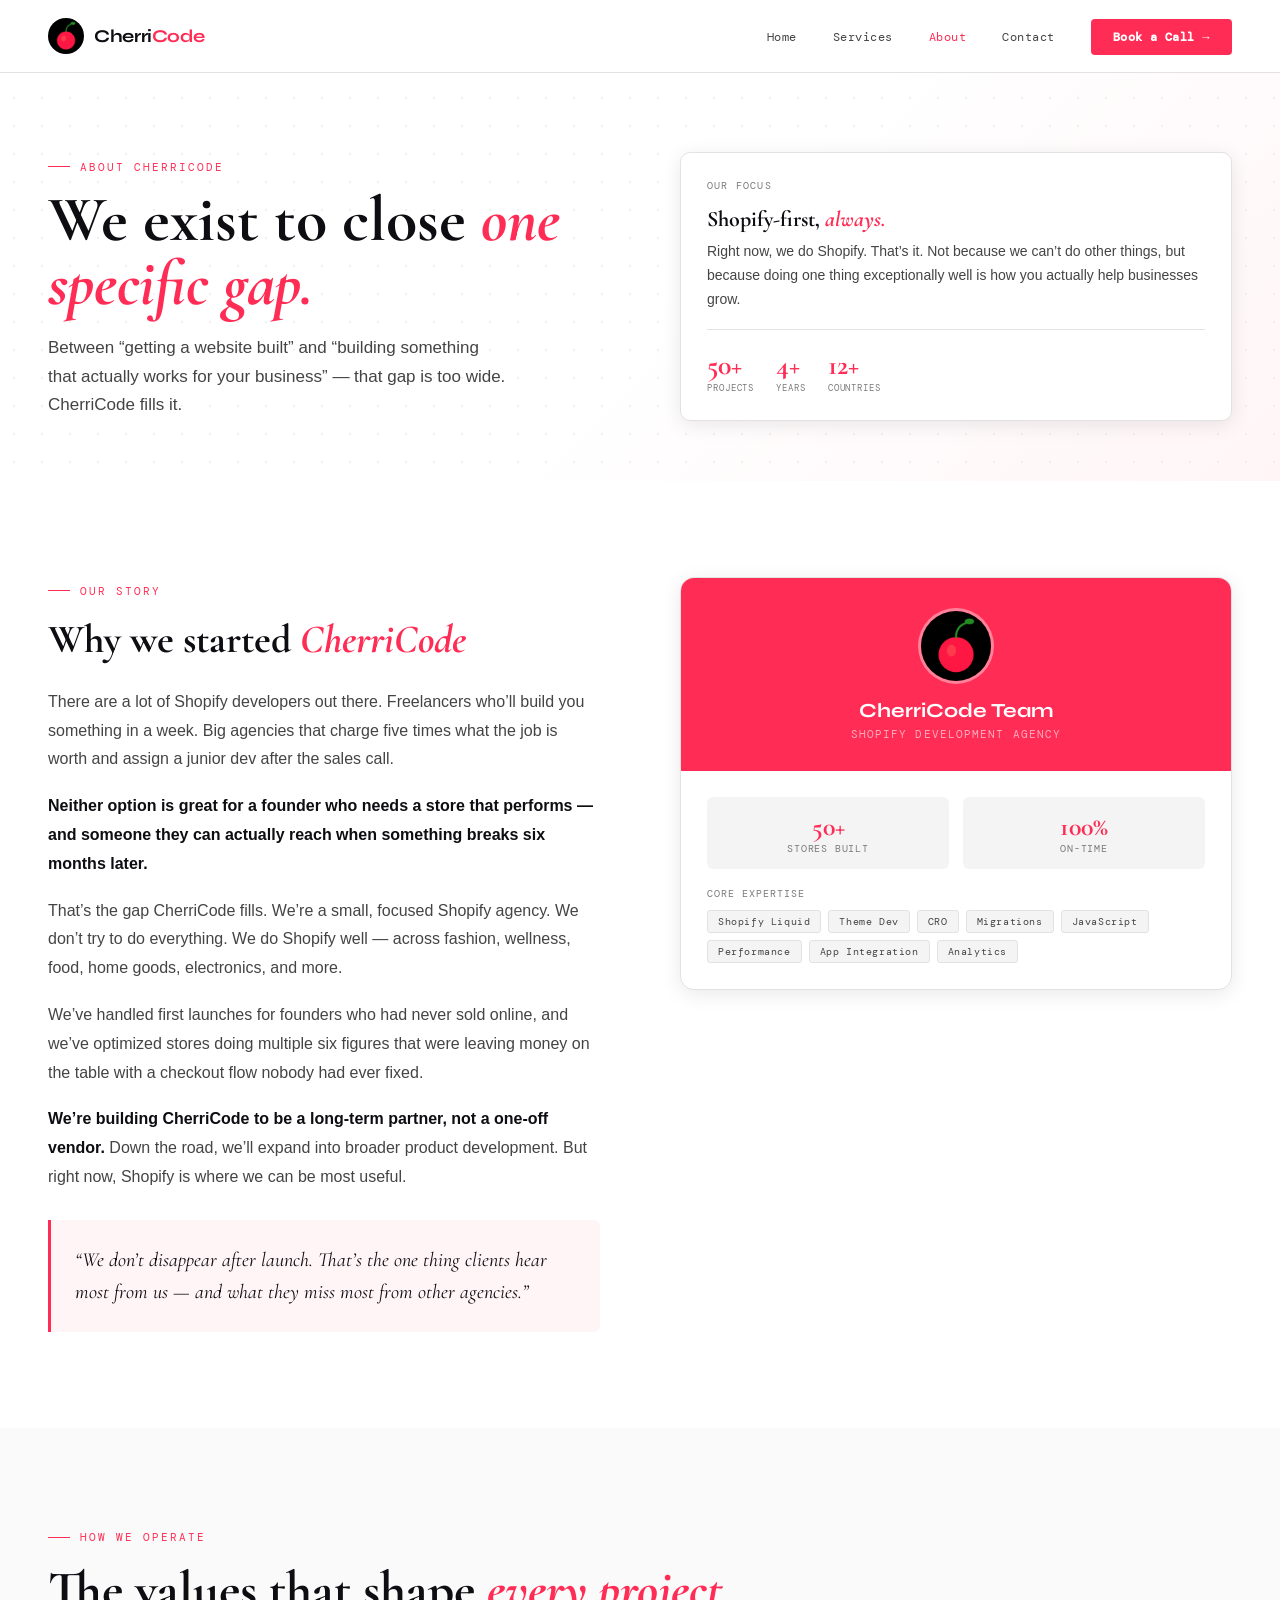
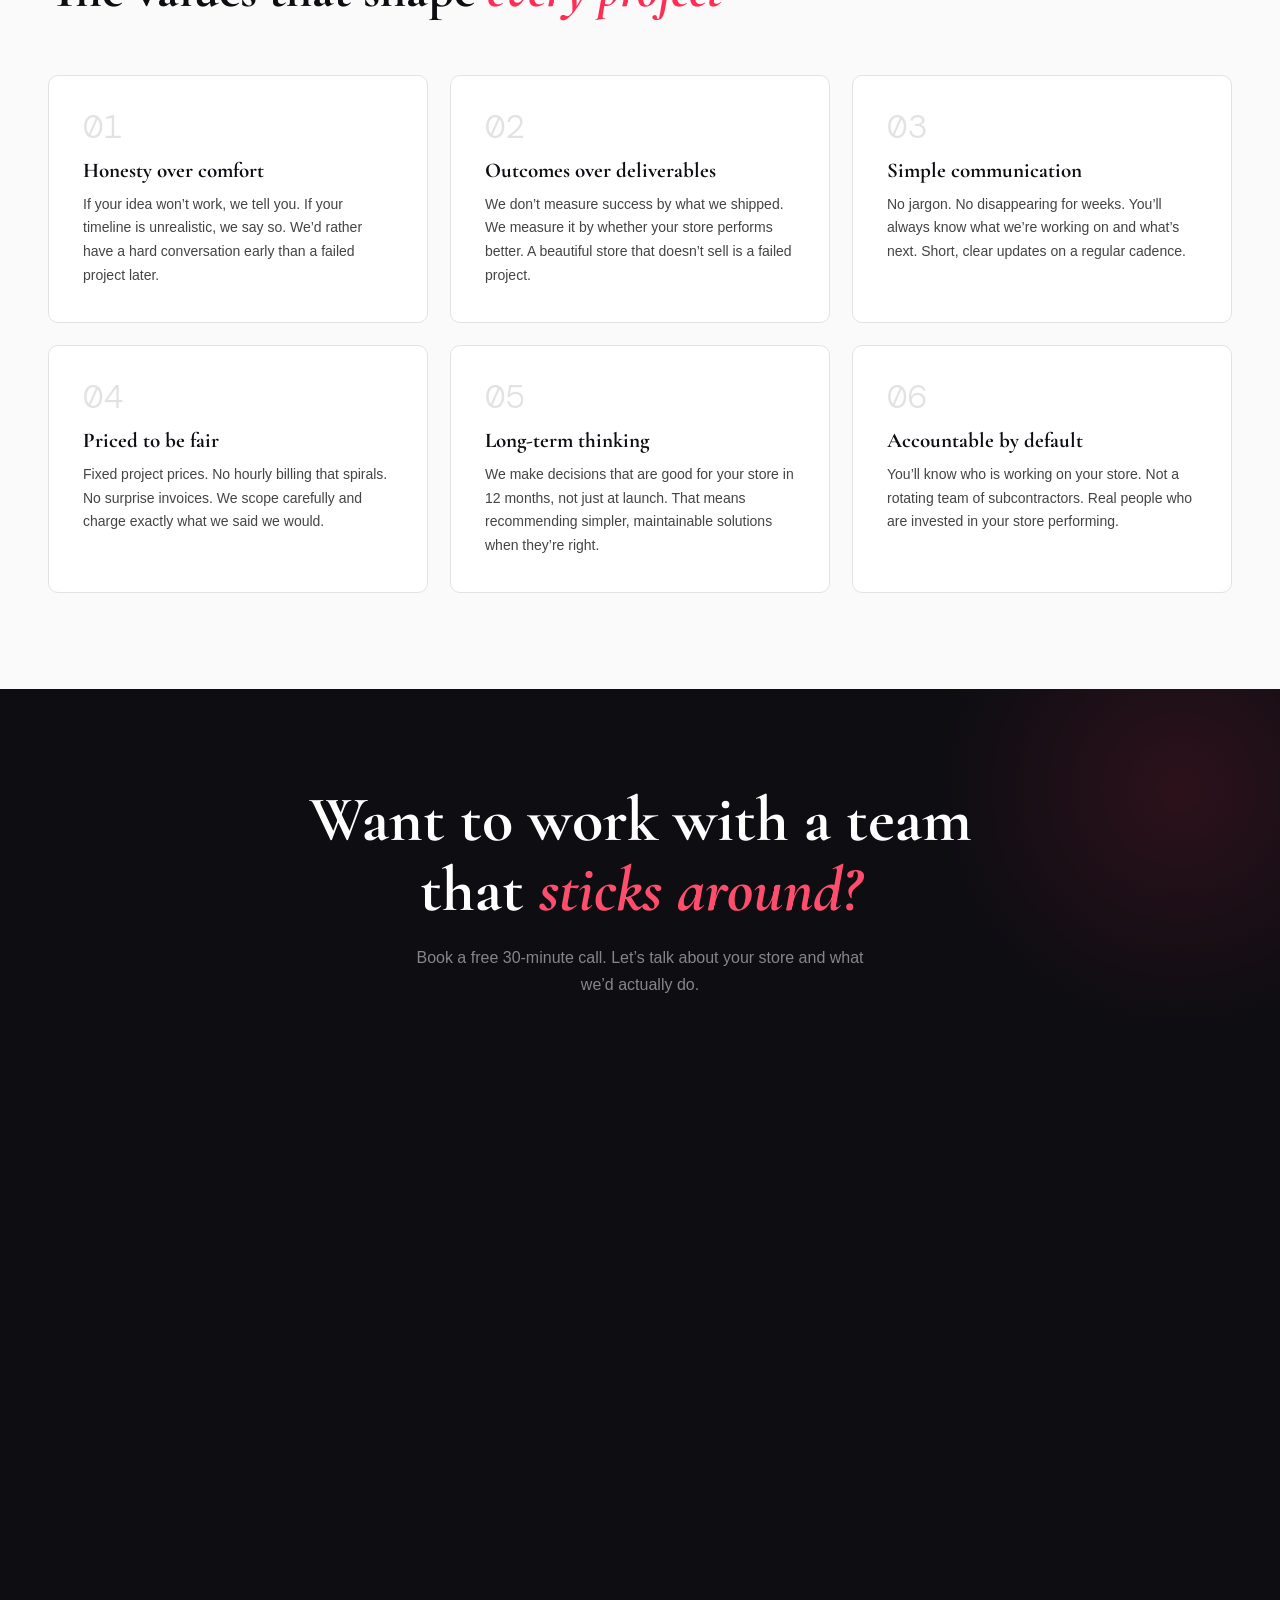
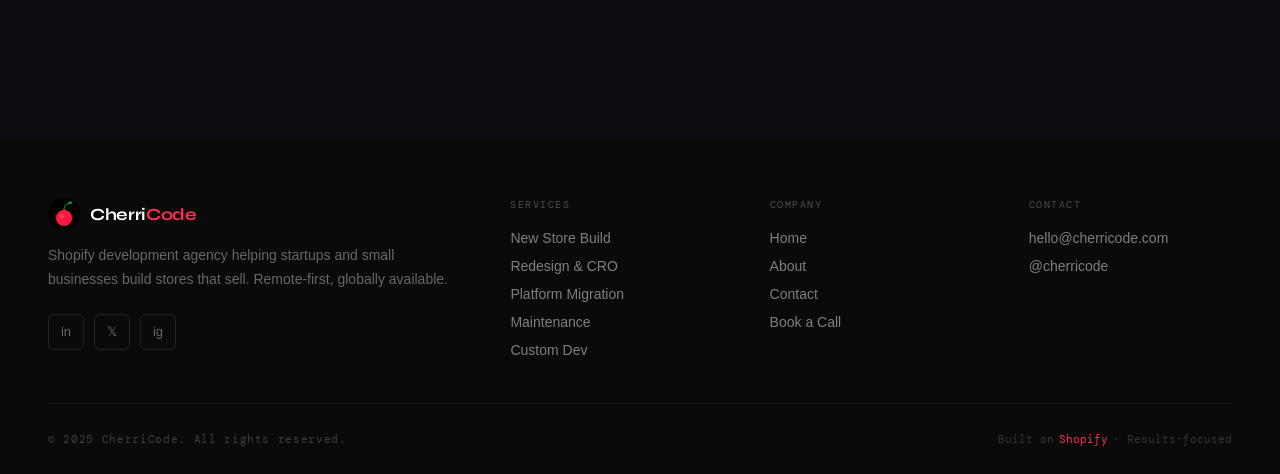
==== Cherricode_V2/about.html @ 0d6adc52 "first commit" ====
<!DOCTYPE html>
<html lang="en">
<head>
<meta charset="UTF-8">
<meta name="viewport" content="width=device-width, initial-scale=1.0">
<title>CherriCode — Shopify Development Agency</title>
<link href="https://fonts.googleapis.com/css2?family=Cormorant+Garamond:ital,wght@0,400;0,600;0,700;1,400;1,600&family=Syne:wght@400;500;600;700;800&family=DM+Mono:wght@300;400;500&display=swap" rel="stylesheet">
<link rel="stylesheet" href="style.css"/>
</head>
<body>

<div class="cursor" id="cursor"></div>
<div class="cursor-ring" id="cursorRing"></div>

<!-- NAV -->
<nav id="mainNav">
  <div class="nav-inner">
    <a class="nav-logo" href="index.html" onclick="showPage('home')">
      <img src="[data-uri]" alt="CherriCode logo">
      <span class="logo-wordmark">Cherri<span>Code</span></span>
    </a>
    <ul class="nav-links">
      <li><a href="index.html"  id="nav-home">Home</a></li>
      <li><a href="service.html"  id="nav-services">Services</a></li>
      <li><a href="about.html"  id="nav-about" class="active">About</a></li>
      <li><a href="contact.html"  id="nav-contact">Contact</a></li>
      <li><a href="contact.html"  class="nav-cta">Book a Call &rarr;</a></li>
    </ul>
  </div>
</nav>
<div class="page" id="page-about">
  <div class="page-hero">
    <div class="page-hero-bg"></div>
    <div class="page-hero-dots"></div>
    <div class="page-hero-inner">
      <div class="page-title-block">
        <div class="section-eyebrow an1" style="margin-bottom:14px;">About CherriCode</div>
        <h1 class="an2">We exist to close <em>one specific gap.</em></h1>
        <p class="an3">Between &ldquo;getting a website built&rdquo; and &ldquo;building something that actually works for your business&rdquo; &mdash; that gap is too wide. CherriCode fills it.</p>
      </div>
      <div class="an4" style="background:white;border:1px solid var(--ink-10);border-radius:10px;padding:26px;box-shadow:var(--shadow-md);">
        <div style="font-family:var(--mono);font-size:10px;color:var(--ink-40);letter-spacing:.12em;text-transform:uppercase;margin-bottom:14px;">Our Focus</div>
        <div style="font-family:var(--serif);font-size:22px;font-weight:700;color:var(--ink);margin-bottom:8px;">Shopify-first, <em style="color:var(--cherry)">always.</em></div>
        <div style="font-size:14px;color:var(--ink-60);line-height:1.7;">Right now, we do Shopify. That&rsquo;s it. Not because we can&rsquo;t do other things, but because doing one thing exceptionally well is how you actually help businesses grow.</div>
        <div style="margin-top:18px;padding-top:18px;border-top:1px solid var(--ink-10);display:flex;gap:22px;">
          <div><div style="font-family:var(--serif);font-size:28px;font-weight:700;color:var(--cherry);">50+</div><div style="font-family:var(--mono);font-size:9px;color:var(--ink-40);letter-spacing:.1em;text-transform:uppercase;">Projects</div></div>
          <div><div style="font-family:var(--serif);font-size:28px;font-weight:700;color:var(--cherry);">4+</div><div style="font-family:var(--mono);font-size:9px;color:var(--ink-40);letter-spacing:.1em;text-transform:uppercase;">Years</div></div>
          <div><div style="font-family:var(--serif);font-size:28px;font-weight:700;color:var(--cherry);">12+</div><div style="font-family:var(--mono);font-size:9px;color:var(--ink-40);letter-spacing:.1em;text-transform:uppercase;">Countries</div></div>
        </div>
      </div>
    </div>
  </div>

  <section style="background:white;padding:96px 0;">
    <div class="container">
      <div class="about-story">
        <div class="story-text fade-up">
          <div class="section-eyebrow">Our Story</div>
          <h2>Why we started <em>CherriCode</em></h2>
          <p>There are a lot of Shopify developers out there. Freelancers who&rsquo;ll build you something in a week. Big agencies that charge five times what the job is worth and assign a junior dev after the sales call.</p>
          <p><strong>Neither option is great for a founder who needs a store that performs &mdash; and someone they can actually reach when something breaks six months later.</strong></p>
          <p>That&rsquo;s the gap CherriCode fills. We&rsquo;re a small, focused Shopify agency. We don&rsquo;t try to do everything. We do Shopify well &mdash; across fashion, wellness, food, home goods, electronics, and more.</p>
          <p>We&rsquo;ve handled first launches for founders who had never sold online, and we&rsquo;ve optimized stores doing multiple six figures that were leaving money on the table with a checkout flow nobody had ever fixed.</p>
          <p><strong>We&rsquo;re building CherriCode to be a long-term partner, not a one-off vendor.</strong> Down the road, we&rsquo;ll expand into broader product development. But right now, Shopify is where we can be most useful.</p>
          <div style="margin-top:28px;padding:24px;background:var(--cherry-pale);border-left:3px solid var(--cherry);border-radius:0 6px 6px 0;">
            <p style="font-family:var(--serif);font-size:20px;font-style:italic;color:var(--ink);margin:0;line-height:1.6;">&ldquo;We don&rsquo;t disappear after launch. That&rsquo;s the one thing clients hear most from us &mdash; and what they miss most from other agencies.&rdquo;</p>
          </div>
        </div>
        <div class="story-visual fade-up">
          <div class="team-card">
            <div class="team-card-header">
              <div class="team-avatar-img"><img src="[data-uri]" alt="CherriCode"></div>
              <div class="team-name">CherriCode Team</div>
              <div class="team-role">SHOPIFY DEVELOPMENT AGENCY</div>
            </div>
            <div class="team-card-body">
              <div class="team-stat-row">
                <div class="team-stat"><div class="team-stat-num">50+</div><div class="team-stat-label">Stores Built</div></div>
                <div class="team-stat"><div class="team-stat-num">100%</div><div class="team-stat-label">On-Time</div></div>
              </div>
              <div style="font-family:var(--mono);font-size:10px;color:var(--ink-40);letter-spacing:.1em;text-transform:uppercase;margin-bottom:10px;">Core Expertise</div>
              <div class="skills-list">
                <span class="skill-tag">Shopify Liquid</span><span class="skill-tag">Theme Dev</span><span class="skill-tag">CRO</span><span class="skill-tag">Migrations</span><span class="skill-tag">JavaScript</span><span class="skill-tag">Performance</span><span class="skill-tag">App Integration</span><span class="skill-tag">Analytics</span>
              </div>
            </div>
          </div>
        </div>
      </div>
    </div>
  </section>

  <section style="background:var(--off-white);padding:96px 0;">
    <div class="container">
      <div class="section-eyebrow fade-up">How We Operate</div>
      <h2 class="section-title fade-up">The values that shape <em>every project</em></h2>
      <div class="values-grid fade-up">
        <div class="value-card"><div class="value-num">01</div><div class="value-title">Honesty over comfort</div><p class="value-desc">If your idea won&rsquo;t work, we tell you. If your timeline is unrealistic, we say so. We&rsquo;d rather have a hard conversation early than a failed project later.</p></div>
        <div class="value-card"><div class="value-num">02</div><div class="value-title">Outcomes over deliverables</div><p class="value-desc">We don&rsquo;t measure success by what we shipped. We measure it by whether your store performs better. A beautiful store that doesn&rsquo;t sell is a failed project.</p></div>
        <div class="value-card"><div class="value-num">03</div><div class="value-title">Simple communication</div><p class="value-desc">No jargon. No disappearing for weeks. You&rsquo;ll always know what we&rsquo;re working on and what&rsquo;s next. Short, clear updates on a regular cadence.</p></div>
        <div class="value-card"><div class="value-num">04</div><div class="value-title">Priced to be fair</div><p class="value-desc">Fixed project prices. No hourly billing that spirals. No surprise invoices. We scope carefully and charge exactly what we said we would.</p></div>
        <div class="value-card"><div class="value-num">05</div><div class="value-title">Long-term thinking</div><p class="value-desc">We make decisions that are good for your store in 12 months, not just at launch. That means recommending simpler, maintainable solutions when they&rsquo;re right.</p></div>
        <div class="value-card"><div class="value-num">06</div><div class="value-title">Accountable by default</div><p class="value-desc">You&rsquo;ll know who is working on your store. Not a rotating team of subcontractors. Real people who are invested in your store performing.</p></div>
      </div>
    </div>
  </section>

  <section class="cta-section"><div class="container"><div class="cta-inner">
    <h2 class="cta-title">Want to work with a team<br>that <em>sticks around?</em></h2>
    <p class="cta-sub">Book a free 30-minute call. Let&rsquo;s talk about your store and what we&rsquo;d actually do.</p>
    <!-- Calendly inline widget begin -->
    <div class="calendly-inline-widget" data-url="https://calendly.com/hellocherricode/30min?primary_color=ff2d55" style="min-width:320px;height:700px;"></div>
    <script type="text/javascript" src="https://assets.calendly.com/assets/external/widget.js" async></script>
    <!-- Calendly inline widget end -->
      </div></div></section>

  <footer>
    <div class="container">
      <div class="footer-grid">
        <div>
          <div style="display:flex;align-items:center;gap:10px;">
            <img src="[data-uri]" style="width:32px;height:32px;border-radius:50%;object-fit:cover;">
            <span class="logo-wordmark" style="color:white;font-size:17px;">Cherri<span>Code</span></span>
          </div>
          <p class="footer-desc">Shopify development agency helping startups and small businesses build stores that sell. Remote-first, globally available.</p>
          <div class="footer-social">
            <a class="social-btn" target="_blank" href="https://in.linkedin.com/company/cherricode">in</a>
            <a class="social-btn" target="_blank">&#120143;</a>
            <a class="social-btn" target="_blank" href="https://www.instagram.com/cherricode">ig</a>
          </div>
        </div>
        <div><div class="footer-col-title">Services</div><ul class="footer-links"><li><a href="service.html">New Store Build</a></li><li><a href="service.html">Redesign &amp; CRO</a></li><li><a href="service.html">Platform Migration</a></li><li><a href="service.html">Maintenance</a></li><li><a href="service.html">Custom Dev</a></li></ul></div>
        <div><div class="footer-col-title">Company</div><ul class="footer-links"><li><a href="index.html">Home</a></li><li><a href="about.html">About</a></li><li><a href="contact.html">Contact</a></li><li><a href="contact.html">Book a Call</a></li></ul></div>
        <div><div class="footer-col-title">Contact</div><ul class="footer-links"><li><a href="mailto:hello@cherricode.com">hello@cherricode.com</a></li><li><a>@cherricode</a></li></ul></div>
      </div>
      <div class="footer-bottom">
        <div class="footer-copy">&copy; 2025 CherriCode. All rights reserved.</div>
        <div class="footer-built">Built on <span>Shopify</span> &middot; Results-focused</div>
      </div>
    </div>
  </footer>
</div>

<script src="script.js"></script>
</body>
</html>
---- Cherricode_V2/style.css ----
*,*::before,*::after{box-sizing:border-box;margin:0;padding:0;}
html{scroll-behavior:smooth;}
:root{
  --cherry:#FF2D55;
  --cherry-dark:#D9003E;
  --cherry-bright:#FF4D6D;
  --cherry-soft:#FFE8ED;
  --cherry-pale:#FFF5F7;
  --green:#2D7D32;
  --green-soft:#E8F5E9;
  --white:#FFFFFF;
  --off-white:#FAFAFA;
  --cream:#F7F4F1;
  --ink:#0A0A0A;
  --ink-80:#1C1C1C;
  --ink-60:#444444;
  --ink-40:#7A7A7A;
  --ink-20:#ABABAB;
  --ink-10:#E2E2E2;
  --ink-05:#F4F4F4;
  --serif:"Cormorant Garamond",Georgia,serif;
  --sans:"Syne",system-ui,sans-serif;
  --mono:"DM Mono",monospace;
  --radius:4px;
  --shadow-sm:0 1px 4px rgba(0,0,0,0.06);
  --shadow-md:0 4px 20px rgba(0,0,0,0.09);
  --shadow-lg:0 20px 60px rgba(0,0,0,0.12);
  --transition:0.3s cubic-bezier(0.4,0,0.2,1);

  --red:#FF2D55;
  --red2:#FF6B84;
  --red-dim:rgba(255,45,85,0.10);
  --red-dim2:rgba(255,45,85,0.05);
  --white:#ffffff;
  --off:#FAFAFA;
  --ink:#0D0D12;
  --muted:#9090A0;
  --border:rgba(0,0,0,0.07);
  --border2:rgba(255,45,85,0.18);

}
body{font-family:var(--sans);background:var(--white);color:var(--ink);overflow-x:hidden;}

/* CURSOR */
/* .cursor{width:10px;height:10px;background:var(--cherry);border-radius:50%;position:fixed;top:0;left:0;pointer-events:none;z-index:10000;transform:translate(-50%,-50%);transition:width .2s,height .2s,background .2s;}
.cursor-ring{width:36px;height:36px;border:1.5px solid var(--cherry);border-radius:50%;position:fixed;top:0;left:0;pointer-events:none;z-index:9999;transform:translate(-50%,-50%);transition:width .25s,height .25s,opacity .2s;opacity:.4;}
.cursor.hover{width:6px;height:6px;background:var(--ink);}
.cursor-ring.hover{width:54px;height:54px;opacity:.15;border-color:var(--ink);} */

/* PAGES */
.page{min-height:100vh;}

/* NAV */
nav{position:fixed;top:0;left:0;right:0;z-index:1000;background:rgba(255,255,255,0.95);backdrop-filter:blur(20px);-webkit-backdrop-filter:blur(20px);border-bottom:1px solid var(--ink-10);transition:var(--transition);}
nav.scrolled{box-shadow:var(--shadow-sm);}
.nav-inner{max-width:1280px;margin:0 auto;padding:0 48px;height:72px;display:flex;align-items:center;justify-content:space-between;}
.nav-logo{display:flex;align-items:center;gap:10px;cursor:pointer;text-decoration:none;}
.nav-logo img{width:36px;height:36px;border-radius:50%;object-fit:cover;transition:transform var(--transition);}
.nav-logo:hover img{transform:scale(1.1) rotate(-5deg);}
.logo-wordmark{font-family:var(--sans);font-weight:700;font-size:18px;color:var(--ink);letter-spacing:-0.02em;}
.logo-wordmark span{color:var(--cherry);}
.nav-links{display:flex;align-items:center;gap:36px;list-style:none;}
.nav-links a{font-family:var(--mono);font-size:12px;color:var(--ink-60);text-decoration:none;letter-spacing:.04em;transition:color var(--transition); }
.nav-links a:hover,.nav-links a.active{color:var(--cherry);}
.nav-cta{background:var(--cherry)!important;color:white!important;padding:10px 22px!important;border-radius:var(--radius)!important;font-weight:600!important;transition:background var(--transition),transform var(--transition)!important;}
.nav-cta:hover{background:var(--cherry-dark)!important;transform:translateY(-1px);}

/* ANIMATIONS */
@keyframes fadeUp{from{opacity:0;transform:translateY(28px);}to{opacity:1;transform:translateY(0);}}
@keyframes fadeIn{from{opacity:0;}to{opacity:1;}}
@keyframes slideRight{from{width:0;}to{width:100%;}}
@keyframes floatCard{0%,100%{transform:translateY(0);}50%{transform:translateY(-10px);}}
@keyframes marquee{from{transform:translateX(0);}to{transform:translateX(-50%);}}
@keyframes pulse{0%,100%{opacity:1;}50%{opacity:0.3;}}
@keyframes spin{from{transform:rotate(0deg);}to{transform:rotate(360deg);}}
.fade-up{opacity:0;transform:translateY(28px);transition:opacity .7s ease,transform .7s ease;}
.fade-up.visible{opacity:1;transform:translateY(0);}

/* HERO */
.hero{padding-top:72px;min-height:100vh;background:var(--white);position:relative;overflow:hidden;display:flex;align-items:center;}
.hero-bg-dots{position:absolute;inset:0;background-image:radial-gradient(var(--ink-10) 1px,transparent 1px);background-size:32px 32px;opacity:.6;}
.hero-bg-glow{position:absolute;top:-100px;right:-150px;width:600px;height:600px;background:radial-gradient(ellipse,rgba(255,45,85,.07) 0%,transparent 68%);pointer-events:none;}
.hero-bg-glow2{position:absolute;bottom:-80px;left:-80px;width:420px;height:420px;background:radial-gradient(ellipse,rgba(255,45,85,.04) 0%,transparent 68%);pointer-events:none;}
.hero-inner{max-width:1280px;margin:0 auto;padding:80px 48px;width:100%;display:grid;grid-template-columns:1fr 1fr;gap:80px;align-items:center;position:relative;z-index:2;}
.hero-eyebrow{display:inline-flex;align-items:center;gap:8px;font-family:var(--mono);font-size:11px;color:var(--cherry);letter-spacing:.18em;text-transform:uppercase;margin-bottom:24px;animation:fadeUp .8s ease .1s both;}
.eyebrow-dot{width:6px;height:6px;background:var(--cherry);border-radius:50%;animation:pulse 2s infinite;}
.hero-headline{font-family:var(--serif);font-size:clamp(50px,5.5vw,78px);font-weight:700;line-height:1.0;color:var(--ink);margin-bottom:24px;animation:fadeUp .8s ease .2s both;}
.hero-headline em{color:var(--cherry);font-style:italic;}
.hero-headline .u-word{position:relative;display:inline-block;}
.hero-headline .u-word::after{content:"";position:absolute;bottom:2px;left:0;right:0;height:3px;background:var(--cherry);animation:slideRight 1s ease .9s both;}
.hero-sub{font-size:17px;color:var(--ink-60);line-height:1.75;max-width:460px;margin-bottom:40px;font-weight:400;animation:fadeUp .8s ease .35s both;}
.hero-actions{display:flex;align-items:center;gap:18px;animation:fadeUp .8s ease .45s both;flex-wrap:wrap;}
.btn-primary{display:inline-flex;align-items:center;gap:10px;background:var(--cherry);color:white;padding:15px 30px;border-radius:var(--radius);font-family:var(--sans);font-size:14px;font-weight:600;text-decoration:none;border:none; transition:background var(--transition),transform var(--transition),box-shadow var(--transition);letter-spacing:.01em;}
.btn-primary:hover{background:var(--cherry-dark);transform:translateY(-2px);box-shadow:0 8px 28px rgba(255,45,85,.3);}
.btn-primary .arr{transition:transform var(--transition);}
.btn-primary:hover .arr{transform:translateX(4px);}
.btn-secondary{display:inline-flex;align-items:center;gap:8px;color:var(--ink-60);font-family:var(--mono);font-size:12px;text-decoration:none; letter-spacing:.06em;transition:color var(--transition);}
.btn-secondary:hover{color:var(--cherry);}
.hero-stats{display:flex;gap:36px;margin-top:52px;padding-top:36px;border-top:1px solid var(--ink-10);animation:fadeUp .8s ease .55s both;}
.stat-num{font-family:var(--serif);font-size:38px;font-weight:700;color:var(--ink);line-height:1;margin-bottom:4px;}
.stat-num span{color:var(--cherry);}
.stat-label{font-family:var(--mono);font-size:10px;color:var(--ink-40);letter-spacing:.1em;text-transform:uppercase;}

/* HERO CARD */
.hero-right{animation:fadeIn 1s ease .4s both;position:relative;}
.hero-card{background:white;border:1px solid var(--ink-10);border-radius:14px;box-shadow:var(--shadow-lg);padding:32px;position:relative;overflow:hidden;animation:floatCard 6s ease-in-out infinite;}
.hero-card::before{content:"";position:absolute;top:0;left:0;right:0;height:4px;background:linear-gradient(90deg,var(--cherry),var(--cherry-bright));}
.card-header{display:flex;align-items:center;gap:12px;margin-bottom:24px;}
.card-dots{display:flex;gap:6px;}
.card-dot{width:10px;height:10px;border-radius:50%;}
.card-dot:nth-child(1){background:#FF5F57;}
.card-dot:nth-child(2){background:#FEBC2E;}
.card-dot:nth-child(3){background:#28C840;}
.card-title{font-family:var(--mono);font-size:11px;color:var(--ink-40);letter-spacing:.08em;flex:1;text-align:center;}
.card-metric-row{display:grid;grid-template-columns:1fr 1fr;gap:14px;margin-bottom:20px;}
.card-metric{background:var(--ink-05);border-radius:8px;padding:14px;border:1px solid var(--ink-10);}
.card-metric-val{font-family:var(--serif);font-size:26px;font-weight:700;color:var(--ink);margin-bottom:2px;}
.card-metric-val.pos{color:#16A34A;}
.card-metric-label{font-family:var(--mono);font-size:9px;color:var(--ink-40);letter-spacing:.08em;text-transform:uppercase;}
.card-chart{background:var(--ink-05);border-radius:8px;padding:14px;margin-bottom:18px;height:76px;display:flex;align-items:flex-end;gap:5px;border:1px solid var(--ink-10);}
.bar{flex:1;background:var(--ink-10);border-radius:3px 3px 0 0;}
.bar.active{background:var(--cherry);}
.card-row{display:flex;align-items:center;justify-content:space-between;padding:9px 0;border-bottom:1px solid var(--ink-05);}
.card-row:last-child{border-bottom:none;}
.card-row-label{font-family:var(--mono);font-size:11px;color:var(--ink-60);}
.card-row-val{font-family:var(--sans);font-size:13px;font-weight:600;color:var(--ink);}
.card-row-val.up{color:#16A34A;}
.card-row-val.cherry{color:var(--cherry);}
.badge-live{position:absolute;top:18px;right:18px;background:#DCFCE7;color:#16A34A;font-family:var(--mono);font-size:10px;font-weight:500;padding:4px 10px;border-radius:20px;display:flex;align-items:center;gap:5px;}
.badge-live::before{content:"";width:6px;height:6px;background:#16A34A;border-radius:50%;animation:pulse 1.5s infinite;}
.shopify_hero{
  height: 60px;
  position: absolute;
  bottom: -30px;
  right: 2px;
  animation: floatCard 6s ease-in-out infinite;
}

/* MARQUEE */
.marquee-strip{background:var(--ink);padding:13px 0;overflow:hidden;}
.marquee-track{display:flex;animation:marquee 30s linear infinite;white-space:nowrap;}
.marquee-item{display:flex;align-items:center;gap:18px;padding:0 30px;font-family:var(--mono);font-size:11px;color:rgba(255,255,255,.45);letter-spacing:.12em;text-transform:uppercase;flex-shrink:0;}
.marquee-sep{color:var(--cherry);font-size:14px;}

/* SECTIONS */
section{padding:96px 0;}
.container{max-width:1280px !important;margin:0 auto;padding:0 48px;}
.section-eyebrow{display:inline-flex;align-items:center;gap:10px;font-family:var(--mono);font-size:11px;color:var(--cherry);letter-spacing:.18em;text-transform:uppercase;margin-bottom:18px;}
.section-eyebrow::before{content:"";width:22px;height:1px;background:var(--cherry);}
.section-title{font-family:var(--serif);font-size:clamp(36px,4vw,56px);font-weight:700;color:var(--ink);line-height:1.1;margin-bottom:18px;}
.section-title em{color:var(--cherry);font-style:italic;}
.section-sub{font-size:16px;color:var(--ink-60);line-height:1.75;max-width:540px;}

/* SERVICES GRID */
.services-grid{display:grid;grid-template-columns:repeat(3,1fr);gap:2px;background:var(--ink-10);margin-top:56px;border:1px solid var(--ink-10);border-radius:10px;overflow:hidden;}
.service-card{background:white;padding:42px 34px; transition:background var(--transition);}
.service-card:hover{background:var(--cherry-pale);}
.service-card:hover .service-num{color:var(--cherry);}
.service-num{font-family:var(--mono);font-size:11px;color:var(--ink-20);letter-spacing:.15em;margin-bottom:22px;transition:color var(--transition);}
.service-icon{width:42px;height:42px;margin-bottom:18px;color:var(--cherry);}
.service-icon svg{width:100%;height:100%;}
.service-name{font-family:var(--serif);font-size:23px;font-weight:700;color:var(--ink);margin-bottom:10px;line-height:1.2;}
.service-desc{font-size:14px;color:var(--ink-60);line-height:1.7;margin-bottom:22px;}
.service-link{font-family:var(--mono);font-size:11px;color:var(--cherry);text-decoration:none;letter-spacing:.08em;display:flex;align-items:center;gap:6px;transition:gap var(--transition); }
.service-link:hover{gap:12px;}

/* PROCESS */
.process-section{background:var(--ink);}
.process-section .section-title{color:white;}
.process-section .section-sub{color:rgba(255,255,255,.5);}
.process-section .section-eyebrow{color:rgba(255,77,109,.9);}
.process-section .section-eyebrow::before{background:rgba(255,77,109,.9);}
.process-steps{display:grid;grid-template-columns:repeat(4,1fr);gap:0;margin-top:60px;position:relative;}
.process-steps::before{content:"";position:absolute;top:27px;left:60px;right:60px;height:1px;background:linear-gradient(90deg,transparent,rgba(255,45,85,.4) 20%,rgba(255,45,85,.4) 80%,transparent);}
.process-step{padding:0 22px;text-align:center;}
.step-circle{width:54px;height:54px;border:2px solid var(--cherry);border-radius:50%;display:flex;align-items:center;justify-content:center;margin:0 auto 26px;background:var(--ink);position:relative;z-index:2;font-family:var(--mono);font-size:13px;font-weight:500;color:var(--cherry);transition:background var(--transition),color var(--transition);}
.process-step:hover .step-circle{background:var(--cherry);color:white;}
.step-title{font-family:var(--serif);font-size:21px;font-weight:600;color:white;margin-bottom:10px;}
.step-desc{font-size:14px;color:rgba(255,255,255,.4);line-height:1.7;}

/* WHY */
.why-grid{display:grid;grid-template-columns:1fr 1fr;gap:80px;align-items:center;}
.why-item{padding:26px 30px;background:white;border:1px solid var(--ink-10);border-radius:8px;margin-bottom:12px; transition:border-color var(--transition),box-shadow var(--transition),transform var(--transition);}
.why-item:hover{border-color:var(--cherry);box-shadow:var(--shadow-md);transform:translateX(5px);}
.why-item-header{display:flex;align-items:center;gap:14px;margin-bottom:8px;}
.why-icon{width:36px;height:36px;background:var(--cherry-soft);border-radius:8px;display:flex;align-items:center;justify-content:center;color:var(--cherry);font-size:16px;flex-shrink:0;}
.why-title{font-family:var(--serif);font-size:19px;font-weight:700;color:var(--ink);}
.why-desc{font-size:14px;color:var(--ink-60);line-height:1.7;padding-left:50px;}

/* RESULTS */
.results-section{background:var(--cherry-pale);}
.results-grid{display:grid;grid-template-columns:repeat(4,1fr);gap:2px;background:rgba(255,45,85,.12);border-radius:10px;overflow:hidden;margin-top:56px;}
.result-block{background:white;padding:42px 30px;text-align:center;}
.result-num{font-family:var(--serif);font-size:58px;font-weight:700;color:var(--cherry);line-height:1;margin-bottom:8px;}
.result-label{font-family:var(--mono);font-size:11px;color:var(--ink-40);letter-spacing:.1em;text-transform:uppercase;margin-bottom:10px;}
.result-desc{font-size:13px;color:var(--ink-60);line-height:1.6;}

/* CTA */
.cta-section{background:var(--ink);padding:96px 0;padding-bottom:0px;position:relative;overflow:hidden;}
.cta-section::before{content:"";position:absolute;top:-150px;right:-150px;width:500px;height:500px;background:radial-gradient(ellipse,rgba(255,45,85,.13) 0%,transparent 70%);}
.cta-inner{text-align:center;position:relative;z-index:2;}
.cta-title{font-family:var(--serif);font-size:clamp(40px,5vw,70px);font-weight:700;color:white;line-height:1.1;margin-bottom:18px;}
.cta-title em{color:var(--cherry-bright);font-style:italic;}
.cta-sub{font-size:16px;color:rgba(255,255,255,.5);margin-bottom:40px;max-width:460px;margin-left:auto;margin-right:auto;line-height:1.7;}
.cta-buttons{display:flex;gap:14px;justify-content:center;flex-wrap:wrap;}
.btn-ghost{display:inline-flex;align-items:center;gap:8px;border:1px solid rgba(255,255,255,.18);color:rgba(255,255,255,.65);padding:15px 30px;border-radius:var(--radius);font-family:var(--mono);font-size:12px;text-decoration:none; transition:border-color var(--transition),color var(--transition);letter-spacing:.06em;}
.btn-ghost:hover{border-color:rgba(255,255,255,.5);color:white;}

/* FOOTER */
footer{background:#0A0A0A;padding:60px 0 28px;}
.footer-grid{display:grid;grid-template-columns:2fr 1fr 1fr 1fr;gap:56px;padding-bottom:44px;border-bottom:1px solid rgba(255,255,255,.07);margin-bottom:28px;}
.footer-desc{font-size:14px;color:rgba(255,255,255,.38);line-height:1.7;margin:14px 0 22px;}
.footer-social{display:flex;gap:10px;}
.social-btn{width:36px;height:36px;border:1px solid rgba(255,255,255,.1);border-radius:6px;display:flex;align-items:center;justify-content:center;color:rgba(255,255,255,.38);font-size:13px; transition:border-color var(--transition),color var(--transition);text-decoration:none;}
.social-btn:hover{border-color:var(--cherry);color:var(--cherry);}
.footer-col-title{font-family:var(--mono);font-size:10px;color:rgba(255,255,255,.28);letter-spacing:.15em;text-transform:uppercase;margin-bottom:18px;}
.footer-links{list-style:none;display:flex;flex-direction:column;gap:10px;}
.footer-links a{font-size:14px;color:rgba(255,255,255,.48);text-decoration:none; transition:color var(--transition);}
.footer-links a:hover{color:white;}
.footer-bottom{display:flex;justify-content:space-between;align-items:center;}
.footer-copy{font-family:var(--mono);font-size:11px;color:rgba(255,255,255,.22);letter-spacing:.06em;}
.footer-built{font-family:var(--mono);font-size:11px;color:rgba(255,255,255,.18);display:flex;align-items:center;gap:5px;}
.footer-built span{color:var(--cherry);}

/* PAGE HERO */
.page-hero{padding-top:72px;background:var(--white);position:relative;overflow:hidden;}
.page-hero-inner{max-width:1280px;margin:0 auto;padding:80px 48px 60px;display:grid;grid-template-columns:1fr 1fr;gap:80px;align-items:center;position:relative;z-index:2;}
.page-hero-bg{position:absolute;inset:0;background:linear-gradient(135deg,var(--white) 55%,var(--cherry-pale));}
.page-hero-dots{position:absolute;inset:0;background-image:radial-gradient(var(--ink-10) 1px,transparent 1px);background-size:28px 28px;opacity:.5;}
.page-title-block h1{font-family:var(--serif);font-size:clamp(42px,5vw,68px);font-weight:700;color:var(--ink);line-height:1.0;margin-bottom:18px;}
.page-title-block h1 em{color:var(--cherry);font-style:italic;}
.page-title-block p{font-size:17px;color:var(--ink-60);line-height:1.7;max-width:460px;}
.mini-card{background:white;border:1px solid var(--ink-10);border-radius:8px;padding:18px 22px;display:flex;align-items:center;gap:14px;box-shadow:var(--shadow-sm);transition:box-shadow var(--transition),transform var(--transition);margin-bottom:12px;}
.mini-card:hover{box-shadow:var(--shadow-md);transform:translateX(-4px);}
.mini-card-icon{width:38px;height:38px;background:var(--cherry-soft);border-radius:8px;display:flex;align-items:center;justify-content:center;color:var(--cherry);font-size:17px;flex-shrink:0;}
.mini-card-text strong{display:block;font-family:var(--sans);font-size:14px;font-weight:600;color:var(--ink);margin-bottom:2px;}
.mini-card-text span{font-family:var(--mono);font-size:11px;color:var(--ink-40);}

/* SERVICE DETAIL */
.service-detail-grid{display:flex;flex-direction:column;gap:2px;background:var(--ink-10);border-radius:10px;overflow:hidden;margin-top:40px;}
.service-detail{background:white;display:grid;grid-template-columns:1fr 1fr;overflow:hidden;}
.service-detail:nth-child(even){direction:rtl;}
.service-detail:nth-child(even)>*{direction:ltr;}
.service-detail-content{padding:52px;}
.service-detail-visual{background:var(--ink-05);padding:44px;display:flex;align-items:center;justify-content:center;border-left:1px solid var(--ink-10);}
.service-detail:nth-child(even) .service-detail-visual{border-left:none;border-right:1px solid var(--ink-10);}
.service-badge{display:inline-flex;font-family:var(--mono);font-size:10px;color:var(--cherry);letter-spacing:.15em;text-transform:uppercase;background:var(--cherry-soft);padding:5px 12px;border-radius:20px;margin-bottom:18px;}
.service-detail-title{font-family:var(--serif);font-size:30px;font-weight:700;color:var(--ink);line-height:1.15;margin-bottom:14px;}
.service-detail-desc{font-size:15px;color:var(--ink-60);line-height:1.7;margin-bottom:24px;}
.included-list{list-style:none;display:flex;flex-direction:column;gap:8px;}
.included-list li{display:flex;align-items:flex-start;gap:10px;font-size:14px;color:var(--ink-60);line-height:1.5;}
.included-list li::before{content:"✓";color:var(--cherry);font-weight:700;flex-shrink:0;margin-top:1px;}
.visual-mock{background:white;border-radius:8px;border:1px solid var(--ink-10);width:100%;overflow:hidden;box-shadow:var(--shadow-md);}
.mock-bar{height:34px;background:var(--ink-05);border-bottom:1px solid var(--ink-10);display:flex;align-items:center;padding:0 12px;gap:6px;}
.mock-dot{width:8px;height:8px;border-radius:50%;}
.mock-dot:nth-child(1){background:#FF5F57;}
.mock-dot:nth-child(2){background:#FEBC2E;}
.mock-dot:nth-child(3){background:#28C840;}
.mock-content{padding:18px;}
.mock-line{height:8px;border-radius:4px;background:var(--ink-10);margin-bottom:9px;}
.mock-line.red{background:rgba(255,45,85,.15);width:55%;}
.mock-grid-small{display:grid;grid-template-columns:1fr 1fr;gap:7px;margin-top:14px;}
.mock-img{height:56px;background:var(--ink-05);border-radius:4px;border:1px solid var(--ink-10);}

/* ABOUT */
.about-story{display:grid;grid-template-columns:1fr 1fr;gap:80px;align-items:start;}
.story-text h2{font-family:var(--serif);font-size:40px;font-weight:700;color:var(--ink);line-height:1.15;margin-bottom:26px;}
.story-text h2 em{color:var(--cherry);font-style:italic;}
.story-text p{font-size:16px;color:var(--ink-60);line-height:1.8;margin-bottom:18px;}
.story-text p strong{color:var(--ink);font-weight:600;}
.story-visual{position:sticky;top:96px;}
.team-card{background:white;border:1px solid var(--ink-10);border-radius:14px;overflow:hidden;box-shadow:var(--shadow-md);}
.team-card-header{background:var(--cherry);padding:30px;text-align:center;}
.team-avatar-img{width:76px;height:76px;border-radius:50%;border:3px solid rgba(255,255,255,.3);margin:0 auto 14px;overflow:hidden;display:flex;align-items:center;justify-content:center;background:rgba(255,255,255,.15);}
.team-avatar-img img{width:100%;height:100%;object-fit:cover;}
.team-name{font-family:var(--sans);font-size:20px;font-weight:700;color:white;}
.team-role{font-family:var(--mono);font-size:11px;color:rgba(255,255,255,.6);letter-spacing:.1em;margin-top:4px;}
.team-card-body{padding:26px;}
.team-stat-row{display:grid;grid-template-columns:1fr 1fr;gap:14px;margin-bottom:18px;}
.team-stat{text-align:center;background:var(--ink-05);border-radius:6px;padding:14px;}
.team-stat-num{font-family:var(--serif);font-size:26px;font-weight:700;color:var(--cherry);}
.team-stat-label{font-family:var(--mono);font-size:10px;color:var(--ink-40);letter-spacing:.08em;text-transform:uppercase;}
.skills-list{display:flex;flex-wrap:wrap;gap:7px;}
.skill-tag{font-family:var(--mono);font-size:10px;color:var(--ink-60);background:var(--ink-05);border:1px solid var(--ink-10);padding:4px 10px;border-radius:3px;letter-spacing:.06em;}

/* VALUES */
.values-grid{display:grid;grid-template-columns:repeat(3,1fr);gap:22px;margin-top:56px;}
.value-card{padding:34px;background:white;border:1px solid var(--ink-10);border-radius:10px;transition:box-shadow var(--transition),transform var(--transition);}
.value-card:hover{box-shadow:var(--shadow-md);transform:translateY(-4px);}
.value-num{font-family:var(--mono);font-size:34px;font-weight:300;color:var(--ink-10);margin-bottom:14px;line-height:1;}
.value-title{font-family:var(--serif);font-size:21px;font-weight:700;color:var(--ink);margin-bottom:10px;}
.value-desc{font-size:14px;color:var(--ink-60);line-height:1.7;}

/* GREEN ACCENT BADGE */
.green-badge{display:inline-flex;align-items:center;gap:7px;background:var(--green-soft);color:var(--green);font-family:var(--mono);font-size:11px;padding:6px 14px;border-radius:20px;letter-spacing:.08em;font-weight:500;}
.green-dot{width:7px;height:7px;background:var(--green);border-radius:50%;}

/* CONTACT */
.contact-grid{display:grid;grid-template-columns:1fr 1.4fr;gap:80px;align-items:start;margin-top:56px;}
.contact-info h2{font-family:var(--serif);font-size:34px;font-weight:700;color:var(--ink);margin-bottom:14px;}
.contact-info p{font-size:15px;color:var(--ink-60);line-height:1.7;margin-bottom:32px;}
.contact-method{display:flex;align-items:flex-start;gap:14px;margin-bottom:22px;}
.contact-icon{width:42px;height:42px;background:var(--cherry-soft);border-radius:8px;display:flex;align-items:center;justify-content:center;color:var(--cherry);font-size:17px;flex-shrink:0;}
.contact-method-title{font-family:var(--sans);font-size:14px;font-weight:600;color:var(--ink);margin-bottom:2px;}
.contact-method-val{font-family:var(--mono);font-size:12px;color:var(--ink-60);}
.contact-form{background:white;border:1px solid var(--ink-10);border-radius:14px;padding:46px;box-shadow:var(--shadow-md);}
.form-title{font-family:var(--serif);font-size:26px;font-weight:700;color:var(--ink);margin-bottom:6px;}
.form-sub{font-size:14px;color:var(--ink-60);margin-bottom:30px;line-height:1.6;}
.form-group{margin-bottom:18px;}
.form-row{display:grid;grid-template-columns:1fr 1fr;gap:14px;}
label{display:block;font-family:var(--mono);font-size:11px;color:var(--ink-60);letter-spacing:.1em;text-transform:uppercase;margin-bottom:7px;}
input,select,textarea{width:100%;padding:13px 15px;background:var(--ink-05);border:1px solid var(--ink-10);border-radius:var(--radius);font-family:var(--sans);font-size:14px;color:var(--ink);outline:none;transition:border-color var(--transition),box-shadow var(--transition); }
input:focus,select:focus,textarea:focus{border-color:var(--cherry);box-shadow:0 0 0 3px rgba(255,45,85,.1);background:white;}
textarea{resize:vertical;min-height:110px;}
select{appearance:none;}
.btn-submit{width:100%;background:var(--cherry);color:white;padding:15px;border:none;border-radius:var(--radius);font-family:var(--sans);font-size:15px;font-weight:600; transition:background var(--transition),transform var(--transition);letter-spacing:.01em;}
.btn-submit:hover{background:var(--cherry-dark);transform:translateY(-1px);}
.form-note{text-align:center;margin-top:14px;font-family:var(--mono);font-size:10px;color:var(--ink-40);letter-spacing:.06em;}
.success-msg{display:none;background:#F0FDF4;border:1px solid #BBF7D0;border-radius:8px;padding:18px;text-align:center;margin-top:14px;}
.success-msg p{color:#166534;font-size:14px;line-height:1.6;}

/* FAQ */
.faq-section{background:var(--ink-05);}
.faq-list{margin-top:44px;display:flex;flex-direction:column;gap:10px;}
.faq-item{background:white;border:1px solid var(--ink-10);border-radius:8px;overflow:hidden;}
.faq-q{padding:20px 26px;display:flex;justify-content:space-between;align-items:center; font-family:var(--sans);font-size:15px;font-weight:600;color:var(--ink);transition:color var(--transition);}
.faq-q:hover{color:var(--cherry);}
.faq-toggle{font-size:20px;color:var(--cherry);transition:transform var(--transition);font-family:var(--mono);}
.faq-a{padding:0 26px;max-height:0;overflow:hidden;transition:max-height .4s ease,padding .3s ease;}
.faq-a p{font-size:14px;color:var(--ink-60);line-height:1.7;padding-bottom:20px;}
.faq-item.open .faq-a{max-height:300px;}
.faq-item.open .faq-toggle{transform:rotate(45deg);}

/* MOBILE */
@media(max-width:900px){
  .nav-links{display:none;}
  .hero-inner,.page-hero-inner{grid-template-columns:1fr;gap:36px;}
  .hero-right{margin-top:60px;}
  .services-grid{grid-template-columns:1fr;}
  .process-steps{grid-template-columns:1fr 1fr;}
  .process-steps::before{display:none;}
  .why-grid,.about-story,.contact-grid{grid-template-columns:1fr;}
  .testimonials-grid,.values-grid{grid-template-columns:1fr;}
  .results-grid{grid-template-columns:1fr 1fr;}
  .footer-grid{grid-template-columns:1fr;gap:28px;}
  .service-detail{grid-template-columns:1fr;}
  .service-detail:nth-child(even){direction:ltr;}
  .hero-stats{gap:20px;}
  .container{padding:0 24px;}
  .nav-inner{padding:0 24px;}
  .hero-inner{
    padding-bottom:0px;
  }
}

/* ---------custom css----- */

.an1{
  animation: fadeUp .8s ease .1s both;
}
.an2{
      animation: fadeUp .8s ease .2s both;
}
.an3{
      animation: fadeUp .8s ease .35s both;
}
.an4{
      animation: fadeUp .8s ease .45s both;
}

/* -------Shopify video------- */
:root{
  --red:#FF2D55;
  --red2:rgba(255,45,85,0.12);
  --red3:rgba(255,45,85,0.06);
  --white:#ffffff;
  --ink:#0D0D12;
  --muted:#9090A0;
  --bd:rgba(0,0,0,0.08);
}

@keyframes fadeUp{from{opacity:0;transform:translateY(20px)}to{opacity:1;transform:translateY(0)}}
@keyframes pulse{0%,100%{opacity:1;transform:scale(1)}50%{opacity:.6;transform:scale(.88)}}
@keyframes scan{0%{transform:translateY(0)}100%{transform:translateY(100%)}}
@keyframes scrollPages{0%{transform:translateY(0)}100%{transform:translateY(-50%)}}
@keyframes shimmer{0%{left:-100%}100%{left:200%}}
@keyframes float{0%,100%{transform:translateY(0)}50%{transform:translateY(-8px)}}
@keyframes borderPulse{0%,100%{border-color:rgba(255,45,85,0.3)}50%{border-color:rgba(255,45,85,0.8)}}

.shopify_video{
  background:var(--white);
  position:relative;overflow:hidden;
  padding-bottom: 0px;
}
.shopify_video::before{
  content:'';position:absolute;inset:0;
  background-image:radial-gradient(circle,rgba(0,0,0,0.05) 1px,transparent 1px);
  background-size:28px 28px;pointer-events:none;
}
.shopify_video::after{
  content:'';position:absolute;
  top:-200px;left:50%;transform:translateX(-50%);
  width:800px;height:500px;
  background:radial-gradient(ellipse,rgba(255,45,85,0.07) 0%,transparent 65%);
  pointer-events:none;
}
.shopify_video_container .section-title{
  margin-bottom:40px;
}

.badge{
  display:inline-flex;align-items:center;gap:8px;
  background:var(--red2);border:1px solid rgba(255,45,85,.22);
  border-radius:100px;padding:.3rem 1rem .3rem .5rem;
  margin-bottom:1.6rem;
}
.badge-dot{
  width:28px;height:28px;border-radius:50%;background:var(--red);
  display:flex;align-items:center;justify-content:center;
}
.badge-dot svg{width:13px;height:13px;fill:#fff}
.badge span{font-size:.72rem;letter-spacing:.1em;text-transform:uppercase;color:var(--red);font-weight:500}

.head h2{
  font-family:'Syne',system-ui,sans-serif;
  font-size:clamp(2.2rem,5vw,3.6rem);
  font-weight:800;letter-spacing:-.035em;line-height:1.06;
  margin-bottom:.9rem;
}
.acc{color:var(--red);position:relative;display:inline-block}
.acc::after{
  content:'';position:absolute;bottom:-4px;left:0;right:0;
  height:3px;background:var(--red);border-radius:2px;
  animation:fadeUp .6s ease .9s both;
}
.head p{
  font-size:1rem;color:var(--muted);line-height:1.8;
  font-weight:300;max-width:580px;margin:0 auto 2rem;
}

/* TECH PILLS */
.pills{display:flex;justify-content:center;flex-wrap:wrap;gap:8px;margin-bottom:2rem}
.pill{
  display:flex;align-items:center;gap:6px;
  font-size:.72rem;font-weight:500;
  background:var(--white);border:1px solid var(--bd);border-radius:100px;
  padding:5px 13px;color:var(--muted);
  transition:border-color .2s,color .2s;
}
.pill:hover{border-color:var(--red);color:var(--red)}
.pill-dot{width:6px;height:6px;border-radius:50%;background:var(--red)}

/* BROWSER FRAME WRAPPER */
.frame-wrap{
  position:relative;z-index:2;
  margin:0 auto;
  animation:fadeUp .9s ease .2s both;
}

/* floating feature badges */
.float-badge{
  position:absolute;
  background:var(--white);
  border:1.5px solid rgba(255,45,85,.25);
  border-radius:10px;
  padding:8px 14px;
  font-size:.72rem;font-weight:600;color:var(--ink);
  white-space:nowrap;
  box-shadow:0 4px 20px rgba(0,0,0,.08);
  z-index:10;
  animation:float 3s ease-in-out infinite;
}
.float-badge::before{
  content:'';display:inline-block;
  width:6px;height:6px;border-radius:50%;
  background:var(--red);margin-right:6px;vertical-align:middle;
}
.fb1{top:-16px;left:8%;animation-delay:0s}
.fb2{top:-16px;right:12%;animation-delay:.8s}
.fb3{bottom:30px;left:-10px;animation-delay:1.4s}
.fb4{bottom:30px;right:-10px;animation-delay:.4s}

/* BROWSER CHROME */
.browser{
  border:1.5px solid rgba(255,45,85,.2);
  border-radius:14px;
  overflow:hidden;
  box-shadow:0 24px 80px rgba(255,45,85,.1),0 2px 0 rgba(255,45,85,.15);
  animation:borderPulse 3s ease infinite;
}

.browser-bar{
  background:#F5F5F7;
  padding:10px 16px;
  display:flex;align-items:center;gap:10px;
  border-bottom:1px solid var(--bd);
}
.dots{display:flex;gap:5px}
.dot{width:11px;height:11px;border-radius:50%}
.dot.r{background:#FF5F57}.dot.y{background:#FEBC2E}.dot.g{background:#28C840}

.url-bar{
  flex:1;background:var(--white);border:1px solid var(--bd);
  border-radius:6px;padding:4px 12px;
  font-size:.7rem;color:var(--muted);
  display:flex;align-items:center;gap:6px;
}
.url-lock{width:10px;height:10px;fill:var(--muted);flex-shrink:0}
.url-text{overflow:hidden;white-space:nowrap}
.url-badge{
  margin-left:auto;font-size:.6rem;
  background:var(--red2);color:var(--red);
  border-radius:4px;padding:1px 6px;font-weight:600;
}

/* VIDEO PLACEHOLDER — simulates animated pages */
.video-container{
  background:#0D0D12;
  height:530px;overflow:hidden;position:relative;
}
.video-container video{
  width: 100%;
}

/* video overlay text */
.vid-overlay{
  position:absolute;bottom:0;left:0;right:0;
  padding:16px 20px;
  background:linear-gradient(to top,rgba(13,13,18,.95) 60%,transparent);
  display:flex;align-items:flex-end;justify-content:space-between;
  z-index:4;
}
.vid-loop-badge{
  display:flex;align-items:center;gap:6px;
  background:rgba(255,45,85,.15);
  border:1px solid rgba(255,45,85,.3);
  border-radius:100px;padding:4px 12px;
  font-size:.65rem;font-weight:600;color:var(--red);
}
.loop-dot{
  width:6px;height:6px;border-radius:50%;background:var(--red);
  animation:pulse 1.5s ease infinite;
}
.vid-label{font-size:.65rem;color:rgba(255,255,255,.4);font-weight:300}

@media(max-width:640px){
  .below{grid-template-columns:1fr}
  .pg-products{grid-template-columns:repeat(2,1fr)}
  .float-badge{font-size:.62rem;padding:6px 10px}
  .video-container {
    height: fit-content;
  }
  .pills {
      margin-bottom: 3rem;
  }
  .fb3,.fb4 {
    bottom: 0px;
  }
}

/* ------------New shopify store css-------- */
.services-section {
  background: #fff;
}

.new_shopify_section .flex {
  display: flex;
  align-items: center;
  gap: 60px;
}
.new_shopify_section .header {
  text-align: center;
  margin-bottom:100px;
}

/* LEFT SIDE */
.new_shopify_section .content {
  flex: 1;
}

.new_shopify_section .content h2 {
  font-size: 45px;
  font-weight: 700;
  color: #111;
}

.new_shopify_section .content h2 span {
  color: #FF2D55;
}

.new_shopify_section .content p {
  margin: 20px 0;
  color: #555;
  line-height: 1.6;
}

.new_shopify_section .features {
  list-style: none;
  padding: 0;
  margin: 20px 0;
}

.new_shopify_section .features li {
  margin-bottom: 12px;
  font-weight: 500;
  position: relative;
  padding-left: 20px;
}

.new_shopify_section .features li::before {
  content: "•";
  color: #FF2D55;
  position: absolute;
  left: 0;
}

/* BUTTON */
.new_shopify_section .btn {
  display: inline-block;
  background: linear-gradient(135deg, #FF2D55, #FF6A88);
  color: #fff;
  padding: 14px 24px;
  border-radius: 30px;
  text-decoration: none;
  margin-top: 20px;
  transition: 0.3s;
}

.new_shopify_section .btn:hover {
  transform: translateY(-2px);
}

/* RIGHT SIDE VIDEO */
.new_shopify_section .media {
  flex: 1;
  position: relative;
}

.new_shopify_section .media video {
  width: 100%;
  border-radius: 20px;
  object-fit: cover;
  box-shadow: 0 20px 60px rgba(0,0,0,0.1);
}

/* OPTIONAL GRADIENT OVERLAY */
.new_shopify_section .media::after {
  content: "";
  position: absolute;
  inset: 0;
  border-radius: 20px;
  background: linear-gradient(
    to top,
    rgba(255, 45, 85, 0.2),
    transparent
  );
}

/* RESPONSIVE */
@media (max-width: 900px) {
  .new_shopify_section .container {
    flex-direction: column;
  }

  .new_shopify_section .content h2 {
    font-size: 28px;
  }

  .new_shopify_section .header {
    margin-bottom:60px;
  }

}

/* ------------Migration section css-------- */

.migration-section {
  background: #fff;
}

.migration-section .container {
  margin: auto;
  display: flex;
  flex-direction: row-reverse;
  gap: 60px;
  align-items: center;
}

/* LEFT */
.migration-section .left {
  flex: 1;
}

.migration-section .left h2 {
  font-size: 40px;
  color: #111;
}

.migration-section .left h2 span {
  color: #FF2D55;
}

.migration-section .left p {
  margin: 20px 0;
  color: #555;
  line-height: 1.6;
}

.migration-section .left ul {
  list-style: none;
  padding: 0;
}

.migration-section .left ul li {
  margin-bottom: 12px;
  padding-left: 20px;
  position: relative;
}

.migration-section .left ul li::before {
  content: "✔";
  color: #FF2D55;
  position: absolute;
  left: 0;
}

/* BUTTON */
.migration-section .btn {
  display: inline-block;
  margin-top: 20px;
  padding: 14px 24px;
  background: linear-gradient(135deg, #FF2D55, #FF6A88);
  color: #fff;
  border-radius: 30px;
  text-decoration: none;
  transition: 0.3s;
}

.migration-section .btn:hover {
  transform: translateY(-2px);
}

/* RIGHT */
.migration-section .right {
  flex: 1;
  background: #f9f9f9;
  padding: 30px;
  border-radius: 20px;
  box-shadow: 0px 20px 60px rgba(0, 0, 0, 0.1);
  background: linear-gradient(to top, rgba(255, 45, 85, 0.2), transparent);
}

.migration-section .right h3 {
  margin-bottom: 20px;
  color: #111;
}

/* OPTIONS GRID */
.migration-section .options {
  display: grid;
  grid-template-columns: 1fr 1fr;
  gap: 15px;
}

.migration-section .options img {
  /* width: 20px; */
  height: 20px;
}

/* RADIO CARDS */
.migration-section .option {
  background: #fff;
  border: 2px solid #eee;
  padding: 15px;
  border-radius: 12px;
  cursor: pointer;
  transition: 0.3s;
  display: flex;
  align-items: center;
  justify-content: space-between;
  gap: 10px;
}

.migration-section .option input {
  display: none;
}

.migration-section .option:hover {
  border-color: #FF2D55;
}

/* ACTIVE STATE */
.migration-section .option.active {
  border-color: #FF2D55;
  background: rgba(255, 45, 85, 0.08);
}

/* RESPONSIVE */
@media (max-width: 900px) {
  .migration-section .container, .customization_section .flex {
    flex-direction: column !important;
  }
  .services-padding  {
    padding-top:0px !important;
  }
  .migration-section .right {
    width: 100%;
  }
}

  .services-padding {
    padding-top:50px;
  }

.customization_section .flex{
    flex-direction: row-reverse;
}

/* ------------Customer Reviews Section--------- */

.dvl-reviews {
  font-family: 'DM Sans', system-ui, sans-serif;
  background: #ffffff;
  color: #0D0D12;
  padding: 6rem 1.5rem 5rem;
  position: relative;
  overflow: hidden;
  box-sizing: border-box;
}

.dvl-reviews *,
.dvl-reviews *::before,
.dvl-reviews *::after {
  box-sizing: border-box;
  margin: 0;
  padding: 0;
}

/* dot grid bg */
.dvl-reviews::before {
  content: '';
  position: absolute;
  inset: 0;
  background-image: radial-gradient(circle, rgba(0,0,0,0.045) 1px, transparent 1px);
  background-size: 28px 28px;
  pointer-events: none;
  opacity: 0.55;
  z-index: 0;
}

/* red glow blob */
.dvl-reviews::after {
  content: '';
  position: absolute;
  top: -150px;
  left: 50%;
  transform: translateX(-50%);
  width: 700px;
  height: 400px;
  background: radial-gradient(ellipse, rgba(255,45,85,0.07) 0%, transparent 68%);
  pointer-events: none;
  z-index: 0;
}

/* ── HEADER ── */
.dvl-reviews__head {
  position: relative;
  z-index: 2;
  margin-bottom: 75px;
}

.dvl-reviews__badge {
  display: inline-flex;
  align-items: center;
  gap: 8px;
  background: rgba(255,45,85,0.10);
  border: 1px solid rgba(255,45,85,0.22);
  border-radius: 100px;
  padding: 0.3rem 1rem 0.3rem 0.5rem;
  margin-bottom: 1.4rem;
}

.dvl-reviews__badge-dot {
  width: 28px;
  height: 28px;
  border-radius: 50%;
  background: #FF2D55;
  display: flex;
  align-items: center;
  justify-content: center;
  font-size: 13px;
  color: #fff;
  flex-shrink: 0;
}

.dvl-reviews__badge-text {
  font-size: 0.72rem;
  letter-spacing: 0.1em;
  text-transform: uppercase;
  color: #FF2D55;
  font-weight: 500;
}

.dvl-reviews__title {
  font-family: 'Syne', sans-serif;
  font-size: clamp(2rem, 5vw, 3.4rem);
  font-weight: 800;
  letter-spacing: -0.035em;
  line-height: 1.06;
  color: #0D0D12;
  margin-bottom: 0.8rem;
}

.dvl-reviews__title-acc {
  color: #FF2D55;
  position: relative;
  display: inline-block;
}

.dvl-reviews__title-acc::after {
  content: '';
  position: absolute;
  bottom: -4px;
  left: 0;
  right: 0;
  height: 3px;
  background: #FF2D55;
  border-radius: 2px;
}

.dvl-reviews__sub {
  font-size: 0.92rem;
  color: #9090A0;
  line-height: 1.78;
  font-weight: 300;
  max-width: 520px;
  margin: 0 auto;
}

/* ── STATS ROW ── */
.dvl-reviews__stats {
  display: flex;
  justify-content: center;
  gap: 2.5rem;
  flex-wrap: wrap;
  margin-bottom: 3.5rem;
  position: relative;
  z-index: 2;
}

.dvl-reviews__stat {
  text-align: center;
}

.dvl-reviews__stat-num {
  font-family: 'Syne', sans-serif;
  font-size: 2rem;
  font-weight: 800;
  color: #0D0D12;
  line-height: 1;
  margin-bottom: 4px;
}

.dvl-reviews__stat-num em {
  color: #FF2D55;
  font-style: normal;
}

.dvl-reviews__stat-lbl {
  font-size: 0.68rem;
  letter-spacing: 0.07em;
  text-transform: uppercase;
  color: #9090A0;
}

/* ── COLUMNS WRAPPER ── */
.dvl-reviews__cols {
  display: grid;
  grid-template-columns: repeat(3, 1fr);
  gap: 1rem;
  max-height: 450px;
  overflow: hidden;
  position: relative;
  z-index: 2;
  -webkit-mask-image: linear-gradient(to bottom, transparent 0%, #000 14%, #000 86%, transparent 100%);
  mask-image: linear-gradient(to bottom, transparent 0%, #000 14%, #000 86%, transparent 100%);
}

/* each column */
.dvl-reviews__col {
  display: flex;
  flex-direction: column;
  gap: 1rem;
  min-width: 0;
}

/* inner track — duplicated for seamless loop */
.dvl-reviews__track {
  display: flex;
  flex-direction: column;
  gap: 1rem;
  will-change: transform;
}

/* col 1 — scroll up */
.dvl-reviews__col:nth-child(1) .dvl-reviews__track {
  animation: dvl-scroll-up 30s linear infinite;
}

/* col 2 — scroll down (starts offset) */
.dvl-reviews__col:nth-child(2) .dvl-reviews__track {
  animation: dvl-scroll-down 26s linear infinite;
}

/* col 3 — scroll up slower */
.dvl-reviews__col:nth-child(3) .dvl-reviews__track {
  animation: dvl-scroll-up 34s linear infinite;
}

/* pause on hover */
.dvl-reviews__col:hover .dvl-reviews__track {
  animation-play-state: paused;
}

@keyframes dvl-scroll-up {
  0%   { transform: translateY(0); }
  100% { transform: translateY(-50%); }
}

@keyframes dvl-scroll-down {
  0%   { transform: translateY(-50%); }
  100% { transform: translateY(0); }
}

/* ── REVIEW CARD ── */
.dvl-reviews__card {
  background: #ffffff;
  border: 1px solid rgba(0,0,0,0.08);
  border-radius: 14px;
  padding: 1.3rem 1.4rem;
  flex-shrink: 0;
  transition: border-color 0.25s, transform 0.25s, box-shadow 0.25s;
  cursor: default;
}

.dvl-reviews__card:hover {
  border-color: rgba(255,45,85,0.3);
  transform: translateY(-3px);
  box-shadow: 0 8px 28px rgba(255,45,85,0.09);
}

/* author row */
.dvl-reviews__author {
  display: flex;
  align-items: center;
  gap: 10px;
  margin-bottom: 0.85rem;
}

.dvl-reviews__avatar {
  width: 40px;
  height: 40px;
  border-radius: 50%;
  background: #FF2D55;
  color: #fff;
  display: flex;
  align-items: center;
  justify-content: center;
  font-size: 0.78rem;
  font-weight: 700;
  flex-shrink: 0;
  border: 2px solid rgba(255,45,85,0.2);
  font-family: 'Syne', sans-serif;
}

/* avatar colour variants */
.dvl-reviews__avatar--b { background: #0D0D12; }
.dvl-reviews__avatar--c { background: #1D9E75; }
.dvl-reviews__avatar--d { background: #7F77DD; }
.dvl-reviews__avatar--e { background: #D85A30; }

.dvl-reviews__name {
  font-size: 0.88rem;
  font-weight: 600;
  color: #0D0D12;
  margin-bottom: 1px;
}

.dvl-reviews__role {
  font-size: 0.71rem;
  color: #9090A0;
}

/* stars — pure CSS shapes */
.dvl-reviews__stars {
  display: flex;
  gap: 3px;
  margin-bottom: 0.75rem;
}

.dvl-reviews__star {
  display: block;
  width: 12px;
  height: 12px;
  background: #FF2D55;
  clip-path: polygon(50% 0%, 61% 35%, 98% 35%, 68% 57%, 79% 91%, 50% 70%, 21% 91%, 32% 57%, 2% 35%, 39% 35%);
  flex-shrink: 0;
}

/* quote text */
.dvl-reviews__quote {
  font-size: 0.83rem;
  color: #0D0D12;
  line-height: 1.72;
  font-style: italic;
  font-weight: 300;
  padding-left: 1rem;
  position: relative;
}

.dvl-reviews__quote::before {
  content: '\201C';
  position: absolute;
  left: 0;
  top: -6px;
  font-size: 1.5rem;
  color: #FF2D55;
  font-style: normal;
  font-weight: 700;
  line-height: 1;
}

/* service tag */
.dvl-reviews__tag {
  display: inline-block;
  margin-top: 0.9rem;
  font-size: 0.62rem;
  font-weight: 600;
  letter-spacing: 0.06em;
  text-transform: uppercase;
  background: rgba(255,45,85,0.10);
  color: #FF2D55;
  border-radius: 100px;
  padding: 3px 10px;
}

/* ── BOTTOM CTA ── */
.dvl-reviews__bottom {
  text-align: center;
  padding-top: 3rem;
  position: relative;
  z-index: 2;
}

.dvl-reviews__cta {
  display: inline-flex;
  align-items: center;
  gap: 8px;
  background: #FF2D55;
  color: #fff;
  border: none;
  border-radius: 50px;
  padding: 0.85rem 2rem;
  font-family: 'DM Sans', sans-serif;
  font-size: 0.92rem;
  font-weight: 500;
  cursor: pointer;
  transition: opacity 0.2s, transform 0.2s;
  margin-right: 12px;
  text-decoration: none;
}

.dvl-reviews__cta:hover {
  opacity: 0.88;
  transform: translateY(-2px);
}

.dvl-reviews__cta2 {
  display: inline-flex;
  align-items: center;
  gap: 8px;
  background: transparent;
  color: #0D0D12;
  border: 1px solid rgba(0,0,0,0.10);
  border-radius: 50px;
  padding: 0.85rem 2rem;
  font-family: 'DM Sans', sans-serif;
  font-size: 0.92rem;
  cursor: pointer;
  transition: border-color 0.2s, color 0.2s;
  text-decoration: none;
}

.dvl-reviews__cta2:hover {
  border-color: #FF2D55;
  color: #FF2D55;
}

/* ── RESPONSIVE ── */
@media (max-width: 800px) {
  .dvl-reviews__cols {
    grid-template-columns: repeat(2, 1fr);
    max-height: 560px;
  }
  .dvl-reviews__col:nth-child(3) {
    display: none;
  }
  .dvl-reviews__stats {
    gap: 1.5rem;
  }
}

@media (max-width: 500px) {
  .dvl-reviews__cols {
    grid-template-columns: 1fr;
    max-height: 480px;
  }
  .dvl-reviews__col:nth-child(2) {
    display: none;
  }
  .dvl-reviews {
    padding: 4rem 1rem 3.5rem;
  }
  .dvl-reviews__cta,
  .dvl-reviews__cta2 {
    display: block;
    text-align: center;
    margin: 0 auto 0.75rem;
    max-width: 260px;
  }
}

/* ---------Global map css--------- */

@import url('https://fonts.googleapis.com/css?family=Open+Sans');
body { font-family: 'Open Sans', sans-serif;}

.world-map .svg-icon { width: 30px; height: 40px;}
.world-map .svg-icon path, .svg-icon polygon, .svg-icon rect { fill: #0a4698; stroke: #0a4698;}
.world-map .svg-icon circle { stroke: #1569a5; fill: #198aea; stroke-width: 1;}

.dogras-world-map { position: relative; width: 100%; width: 100%; margin: auto; margin-top:90px;}
.dogras-world-map img { width: 100%;}
.map-location { position: absolute; margin-left: -12px; color: #323232;}
.map-location .dogras-location-bubble { position: absolute; top: -45px; left: 50%; width: 120px; margin-left: -65px; padding: 5px; background: rgba(255,255,255,1); border-radius: 4px; box-shadow: 0 0 20px rgba(0,0,0,.15);}
.map-location .dogras-location-bubble.active { animation: a 1.5s cubic-bezier(.58,.1,.58,.7) infinite alternate; backface-visibility: hidden;}

@keyframes a{0%,5%{transform:translate3d(0,2px,0) scale(1)}to{box-shadow:0 0 1px rgba(0,0,0,.2),0 5px 6px rgba(0,0,0,.2);transform:translate3d(0,-3px,0) scale(1)}}
.map-location .dogras-location-bubble:before { content: ""; position: absolute; top: 100%; right: auto; bottom: auto; left: 50%; width: 0; height: 0; border-style: solid; margin-left: -8px; border-width: 8px 8px 0; border-color: rgba(255,255,255,1) transparent;} 
.map-location .dogras-location-bubble:after { margin-left: -6px; border-width: 6px 6px 0; border-color: #fff transparent;}
.map-location .dogras-location-bubble.active { background: rgba(255,255,255,1);}
.map-location .dogras-location-bubble.head_quater { background: linear-gradient(135deg, #FF2D55, #FF3B6B); color:white; z-index: 1;}
.map-location .dogras-location-bubble.active svg path { fill: #198aea; stroke: #1569a5;}
.map-location .dogras-location-name { font-size: 13px; font-weight: 600; margin-bottom:2px;}
.map-location .dogras-location-desc { font-size: 10px; font-weight: 300;}

.pin-india-chandigarh { top: 175px; left: 810px;}
.pin-usa { top: 125px; left: 150px;}
.pin-australia { top: 390px; left: 1000px;}
.pin-japan { top: 100px; left: 960px}
.pin-brazil { top: 330px; left: 350px;}
.pin-germany { top: 115px; left: 580px;}
.pin-russia { top: 70px; left: 750px;}
.pin-canada { top: 95px; left: 300px;}

@media screen and (max-width:600px) {
  .pin-india-chandigarh {
      left: 67%;
      top: 20%;
  }
  .pin-usa {
      top: 18%;
      left: 15%;
  }
  .pin-canada {
      top: 6%;
      left: 27%;
  }
  .pin-brazil {
      top: 48%;
      left: 29%;
  }
  .pin-germany {
      top: 10%;
      left: 50%;
  }
  .pin-australia {
      top: 60%;
      left: 82%;
  }
  .pin-japan {
      top: 0%;
      left: 81%;
  }
  .pin-russia {
      display: none;
  }
  .map-location .dogras-location-desc {
      font-size: 8px;
      font-weight: 300;
  }
  .map-location .dogras-location-name {
      font-size: 11px;
      font-weight: 600;
  }
  .world-map .svg-icon {
      width: 35px;
      height: 20px;
  }
  .map-location .dogras-location-bubble {
    width: 102px;
  }
}


/* ---------------Pricing section------------- */
.dvl-pricing {
  background: #ffffff;
  color: #0D0D12;
  padding: 6rem 1.5rem 5.5rem;
  position: relative;
  overflow: hidden;
  box-sizing: border-box;
}

.dvl-pricing *,
.dvl-pricing *::before,
.dvl-pricing *::after {
  box-sizing: border-box;
  margin: 0;
  padding: 0;
}

/* dot-grid bg */
.dvl-pricing::before {
  content: '';
  position: absolute;
  inset: 0;
  background-image: radial-gradient(circle, rgba(0,0,0,0.045) 1px, transparent 1px);
  background-size: 28px 28px;
  pointer-events: none;
  opacity: 0.55;
  z-index: 0;
}

/* red glow blob */
.dvl-pricing::after {
  content: '';
  position: absolute;
  top: -160px;
  left: 50%;
  transform: translateX(-50%);
  width: 720px;
  height: 420px;
  background: radial-gradient(ellipse, rgba(255,45,85,0.07) 0%, transparent 68%);
  pointer-events: none;
  z-index: 0;
}

/* ── HEADER ── */
.dvl-pricing__head {
  text-align: center;
  position: relative;
  z-index: 2;
  max-width: 680px;
  margin: 0 auto 4rem;
}

.dvl-pricing__badge {
  display: inline-flex;
  align-items: center;
  gap: 8px;
  background: rgba(255,45,85,0.10);
  border: 1px solid rgba(255,45,85,0.22);
  border-radius: 100px;
  padding: 0.3rem 1rem 0.3rem 0.5rem;
  margin-bottom: 1.4rem;
}

.dvl-pricing__badge-dot {
  width: 28px;
  height: 28px;
  border-radius: 50%;
  background: #FF2D55;
  display: flex;
  align-items: center;
  justify-content: center;
  font-size: 13px;
  color: #fff;
  flex-shrink: 0;
}

.dvl-pricing__badge-text {
  font-size: 0.72rem;
  letter-spacing: 0.1em;
  text-transform: uppercase;
  color: #FF2D55;
  font-weight: 500;
}

.dvl-pricing__title {
  font-size: clamp(2rem, 5vw, 3.2rem);
  font-weight: 700;
  letter-spacing: -0.035em;
  line-height: 1.06;
  color: #0D0D12;
  margin-bottom: 0.8rem;
}

.dvl-pricing__title-acc {
  color: #FF2D55;
  position: relative;
  display: inline-block;
  font-style: italic;
}

.dvl-pricing__title-acc::after {
  content: '';
  position: absolute;
  bottom: -4px;
  left: 0;
  right: 0;
  height: 3px;
  background: #FF2D55;
  border-radius: 2px;
}

.dvl-pricing__sub {
  font-size: 0.95rem;
  color: #9090A0;
  line-height: 1.75;
  font-weight: 300;
}

/* ── CARDS GRID ── */
.dvl-pricing__grid {
  display: grid;
  grid-template-columns: repeat(3, 1fr);
  gap: 1.2rem;
  max-width: 1060px;
  margin: 0 auto 3rem;
  position: relative;
  z-index: 2;
  align-items: center;
}

/* ── SINGLE CARD ── */
.dvl-pricing__card {
  background: #ffffff;
  border: 1px solid rgba(0,0,0,0.08);
  border-radius: 20px;
  padding: 2.2rem 2rem;
  position: relative;
  transition: transform 0.3s ease, box-shadow 0.3s ease, border-color 0.3s ease;
}

.dvl-pricing__card:hover {
  transform: translateY(-6px);
  box-shadow: 0 20px 60px rgba(0,0,0,0.08);
  border-color: rgba(255,45,85,0.2);
}

/* POPULAR card — taller, red border, elevated */
.dvl-pricing__card--popular {
  border: 2px solid #FF2D55;
  padding: 2.6rem 2rem;
  transform: translateY(-8px);
  box-shadow: 0 24px 64px rgba(255,45,85,0.12);
}

.dvl-pricing__card--popular:hover {
  transform: translateY(-14px);
  box-shadow: 0 32px 80px rgba(255,45,85,0.18);
}

/* Most Popular badge on top edge */
.dvl-pricing__popular-pill {
  position: absolute;
  top: -16px;
  left: 50%;
  transform: translateX(-50%);
  background: #FF2D55;
  color: #ffffff;
  font-size: 0.72rem;
  font-weight: 600;
  letter-spacing: 0.05em;
  text-transform: uppercase;
  padding: 5px 18px;
  border-radius: 100px;
  white-space: nowrap;
}

/* ── CARD INNER ELEMENTS ── */
.dvl-pricing__plan-name {
  font-size: 1rem;
  font-weight: 800;
  color: #0D0D12;
  margin-bottom: 0.5rem;
  letter-spacing: -0.02em;
}

.dvl-pricing__plan-desc {
  font-size: 0.8rem;
  color: #9090A0;
  line-height: 1.6;
  margin-bottom: 1.4rem;
  font-weight: 300;
}

.dvl-pricing__price {
  font-size: 1.5rem;
  font-weight: 700;
  color: #FF2D55;
  margin-bottom: 0.3rem;
  letter-spacing: -0.03em;
  line-height: 1;
}

.dvl-pricing__price-note {
  font-size: 0.72rem;
  color: #9090A0;
  margin-bottom: 1.6rem;
  font-weight: 300;
}

/* divider */
.dvl-pricing__divider {
  height: 1px;
  background: rgba(0,0,0,0.07);
  margin-bottom: 1.4rem;
}

/* feature list */
.dvl-pricing__features {
  list-style: none;
  display: flex;
  flex-direction: column;
  gap: 0.75rem;
  margin-bottom: 2rem;
}

.dvl-pricing__feature {
  display: flex;
  align-items: flex-start;
  gap: 10px;
  font-size: 0.87rem;
  color: #0D0D12;
  line-height: 1.5;
  font-weight: 400;
}

/* CSS checkmark — no icons/JS */
.dvl-pricing__check {
  width: 18px;
  height: 18px;
  border-radius: 50%;
  background: rgba(255,45,85,0.10);
  flex-shrink: 0;
  margin-top: 1px;
  position: relative;
  display: flex;
  align-items: center;
  justify-content: center;
}

.dvl-pricing__check::before {
  content: '';
  display: block;
  width: 5px;
  height: 8px;
  border-right: 2px solid #FF2D55;
  border-bottom: 2px solid #FF2D55;
  transform: rotate(40deg) translate(-1px, -1px);
}

/* card CTA button */
.dvl-pricing__btn {
  display: block;
  width: 100%;
  text-align: center;
  padding: 0.85rem 1.5rem;
  border-radius: 10px;
  font-size: 0.9rem;
  font-weight: 500;
  text-decoration: none;
  cursor: pointer;
  transition: background 0.2s, color 0.2s, border-color 0.2s, transform 0.2s;
  border: 1.5px solid rgba(0,0,0,0.10);
  background: transparent;
  color: #0D0D12;
}

.dvl-pricing__btn:hover {
  border-color: #FF2D55;
  color: #FF2D55;
}

/* filled button for popular card */
.dvl-pricing__btn--filled {
  background: #FF2D55;
  color: #ffffff;
  border-color: #FF2D55;
}

.dvl-pricing__btn--filled:hover {
  background: #e0273c;
  border-color: #e0273c;
  color: #ffffff;
  transform: translateY(-2px);
}

/* ── BOTTOM CTA ── */
.dvl-pricing__bottom {
  text-align: center;
  position: relative;
  z-index: 2;
}

.dvl-pricing__bottom-note {
  font-size: 0.88rem;
  color: #9090A0;
  margin-bottom: 1rem;
  font-weight: 300;
}

.dvl-pricing__bottom-cta {
  display: inline-flex;
  align-items: center;
  gap: 8px;
  background: #FF2D55;
  color: #ffffff;
  border: none;
  border-radius: 50px;
  padding: 0.9rem 2.2rem;
  font-size: 0.95rem;
  font-weight: 500;
  cursor: pointer;
  text-decoration: none;
  transition: opacity 0.2s, transform 0.2s;
}

.dvl-pricing__bottom-cta:hover {
  opacity: 0.88;
  transform: translateY(-2px);
}

/* ── TRUST ROW ── */
.dvl-pricing__trust {
  display: flex;
  justify-content: center;
  gap: 2rem;
  flex-wrap: wrap;
  margin-top: 2.5rem;
  position: relative;
  z-index: 2;
}

.dvl-pricing__trust-item {
  display: flex;
  align-items: center;
  gap: 7px;
  font-size: 0.78rem;
  color: #9090A0;
  font-weight: 400;
}

/* CSS check for trust items */
.dvl-pricing__trust-check {
  width: 16px;
  height: 16px;
  border-radius: 50%;
  background: rgba(255,45,85,0.10);
  flex-shrink: 0;
  display: flex;
  align-items: center;
  justify-content: center;
  position: relative;
}

.dvl-pricing__trust-check::before {
  content: '';
  display: block;
  width: 4px;
  height: 7px;
  border-right: 1.5px solid #FF2D55;
  border-bottom: 1.5px solid #FF2D55;
  transform: rotate(40deg) translate(-1px, -1px);
}

/* ── RESPONSIVE ── */
@media (max-width: 860px) {
  .dvl-pricing__grid {
    grid-template-columns: 1fr;
    max-width: 420px;
    gap: 1.5rem;
  }
  .dvl-pricing__card--popular {
    transform: none;
    order: -1;
  }
  .dvl-pricing__card--popular:hover {
    transform: translateY(-6px);
  }
}

@media (max-width: 480px) {
  .dvl-pricing {
    padding: 4rem 1rem 4rem;
  }
  .dvl-pricing__trust {
    gap: 1rem;
  }
}

/* ----------------Clients Websites---------------- */


.dvl-portfolio {
  background: #ffffff;
  color: #0D0D12;
  padding: 6rem 0 5.5rem;
  position: relative;
  overflow: hidden;
  box-sizing: border-box;
}

.dvl-portfolio *,
.dvl-portfolio *::before,
.dvl-portfolio *::after {
  box-sizing: border-box;
  margin: 0;
  /* padding: 0; */
}

/* dot-grid bg */
.dvl-portfolio::before {
  content: '';
  position: absolute;
  inset: 0;
  background-image: radial-gradient(circle, rgba(0,0,0,0.04) 1px, transparent 1px);
  background-size: 28px 28px;
  pointer-events: none;
  opacity: 0.5;
  z-index: 0;
}

/* red glow top-center */
.dvl-portfolio::after {
  content: '';
  position: absolute;
  top: -160px;
  left: 50%;
  transform: translateX(-50%);
  width: 720px;
  height: 420px;
  background: radial-gradient(ellipse, rgba(255,45,85,0.07) 0%, transparent 68%);
  pointer-events: none;
  z-index: 0;
}

/* ── HEADER ── */
.dvl-portfolio__head {
  position: relative;
  z-index: 2;
  margin: 0 auto;
  padding-bottom: 60px;
}

.dvl-portfolio__badge {
  display: inline-flex;
  align-items: center;
  gap: 8px;
  background: rgba(255,45,85,0.10);
  border: 1px solid rgba(255,45,85,0.22);
  border-radius: 100px;
  padding: 0.3rem 1rem 0.3rem 0.5rem;
  margin-bottom: 1.4rem;
}

.dvl-portfolio__badge-dot {
  width: 28px;
  height: 28px;
  border-radius: 50%;
  background: #FF2D55;
  display: flex;
  align-items: center;
  justify-content: center;
  font-size: 13px;
  color: #fff;
  flex-shrink: 0;
}

.dvl-portfolio__badge-text {
  font-size: 0.72rem;
  letter-spacing: 0.1em;
  text-transform: uppercase;
  color: #FF2D55;
  font-weight: 500;
}

.dvl-portfolio__title {
  font-size: clamp(2rem, 5vw, 3.4rem);
  font-weight: 800;
  letter-spacing: -0.035em;
  line-height: 1.06;
  color: #0D0D12;
  margin-bottom: 0.8rem;
}

.dvl-portfolio__title-acc {
  color: #FF2D55;
  position: relative;
  display: inline-block;
}

.dvl-portfolio__title-acc::after {
  content: '';
  position: absolute;
  bottom: -4px;
  left: 0;
  right: 0;
  height: 3px;
  background: #FF2D55;
  border-radius: 2px;
}

.dvl-portfolio__sub {
  font-size: 0.95rem;
  color: #9090A0;
  line-height: 1.75;
  font-weight: 300;
  max-width: 540px;
  margin: 0 auto;
}

/* ── MARQUEE ROWS ── */
.dvl-portfolio__rows {
  position: relative;
  z-index: 2;
  display: flex;
  flex-direction: column;
  gap: 1.2rem;
  /* left/right fade masks */
  -webkit-mask-image: linear-gradient(to right, transparent 0%, #000 6%, #000 94%, transparent 100%);
  mask-image: linear-gradient(to right, transparent 0%, #000 6%, #000 94%, transparent 100%);
}

/* ROW TRACK */
.dvl-portfolio__track {
  display: flex;
  gap: 1.2rem;
  width: max-content;
}

/* Row 1 scrolls left */
.dvl-portfolio__track--left {
  padding-top: 20px;
  animation: dvl-scroll-left 40s linear infinite;
}

/* Row 2 scrolls right */
.dvl-portfolio__track--right {
  animation: dvl-scroll-right 36s linear infinite;
}

/* pause on hover */
.dvl-portfolio__rows:hover .dvl-portfolio__track {
  /* animation-play-state: paused; */
}

@keyframes dvl-scroll-left {
  0%   { transform: translateX(0); }
  100% { transform: translateX(-50%); }
}

@keyframes dvl-scroll-right {
  0%   { transform: translateX(-50%); }
  100% { transform: translateX(0); }
}

/* ── CARD ── */
.dvl-portfolio__card {
  flex-shrink: 0;
  width: 450px;
  border-radius: 16px;
  overflow: hidden;
  border: 1px solid rgba(0,0,0,0.08);
  background: #ffffff;
  transition: transform 0.35s ease, box-shadow 0.35s ease, border-color 0.35s ease;
  cursor: pointer;
  position: relative;
}

.dvl-portfolio__card.wide {
  width: 600px;
}

.dvl-portfolio__card:hover {
  transform: translateY(-8px) scale(1.02);
  box-shadow: 0 24px 60px rgba(255,45,85,0.14);
  border-color: rgba(255,45,85,0.4);
  z-index: 10;
}

/* browser bar */
.dvl-portfolio__bar {
  background: #F2F2F4;
  padding: 8px 12px;
  display: flex;
  align-items: center;
  gap: 8px;
  border-bottom: 1px solid rgba(0,0,0,0.06);
  flex-shrink: 0;
}

.dvl-portfolio__dots {
  display: flex;
  gap: 4px;
}

.dvl-portfolio__dot {
  width: 9px;
  height: 9px;
  border-radius: 50%;
}

.dvl-portfolio__dot--r { background: #FF5F57; }
.dvl-portfolio__dot--y { background: #FEBC2E; }
.dvl-portfolio__dot--g { background: #28C840; }

.dvl-portfolio__url {
  flex: 1;
  height: 18px;
  background: #ffffff;
  border: 1px solid rgba(0,0,0,0.08);
  border-radius: 4px;
  display: flex;
  align-items: center;
  padding: 0 8px;
  gap: 5px;
  font-size: 0.58rem;
  color: #9090A0;
  overflow: hidden;
}

.dvl-portfolio__url-icon {
  width: 7px;
  height: 7px;
  border: 1.2px solid #9090A0;
  border-radius: 1px;
  flex-shrink: 0;
  position: relative;
}

.dvl-portfolio__url-icon::after {
  content: '';
  position: absolute;
  bottom: 100%;
  left: 50%;
  transform: translateX(-50%);
  width: 4px;
  height: 3px;
  border: 1.2px solid #9090A0;
  border-bottom: none;
  border-radius: 2px 2px 0 0;
}

.dvl-portfolio__url-text {
  overflow: hidden;
  white-space: nowrap;
  text-overflow: ellipsis;
  flex: 1;
}

.dvl-portfolio__live {
  width: 5px;
  height: 5px;
  border-radius: 50%;
  background: #28C840;
  margin-left: auto;
  flex-shrink: 0;
}

/* screen image area */
.dvl-portfolio__screen {
  width: 100%;
  /* height: 220px; */
  max-height: 360px;
  height: 100%;
  position: relative;
  overflow: hidden;
  display: block;
}

.dvl-portfolio__screen img {
  width: 100%;
  height: 100%;
  object-fit: cover;
  object-position: top center;
  display: block;
  transition: transform 0.5s ease;
}

.dvl-portfolio__card:hover .dvl-portfolio__screen img {
  transform: scale(1.04);
}

/* hover overlay */
.dvl-portfolio__screen-overlay {
  position: absolute;
  inset: 0;
  background: rgba(255,45,85,0);
  display: flex;
  align-items: center;
  justify-content: center;
  transition: background 0.3s ease;
}

.dvl-portfolio__card:hover .dvl-portfolio__screen-overlay {
  background: rgba(255,45,85,0.08);
}

.dvl-portfolio__screen-tag {
  background: #FF2D55;
  color: #fff;
  font-size: 0.7rem;
  font-weight: 600;
  padding: 6px 16px;
  border-radius: 100px;
  letter-spacing: 0.05em;
  opacity: 0;
  transform: translateY(10px);
  transition: opacity 0.3s ease, transform 0.3s ease;
  box-shadow: 0 4px 16px rgba(255,45,85,0.3);
}

.dvl-portfolio__card:hover .dvl-portfolio__screen-tag {
  opacity: 1;
  transform: translateY(0);
}

/* caption */
.dvl-portfolio__caption {
  padding: 10px 14px 12px;
  background: #ffffff;
  border-top: 1px solid rgba(0,0,0,0.06);
  display: flex;
  align-items: center;
  justify-content: space-between;
  gap: 8px;
}

.dvl-portfolio__caption-left {}

.dvl-portfolio__caption-name {
  font-size: 0.82rem;
  font-weight: 600;
  color: #0D0D12;
  display: block;
  margin-bottom: 2px;
}

.dvl-portfolio__caption-niche {
  font-size: 0.68rem;
  color: #9090A0;
  font-weight: 300;
}

.dvl-portfolio__caption-pill {
  font-size: 0.6rem;
  font-weight: 600;
  letter-spacing: 0.06em;
  text-transform: uppercase;
  color: #FF2D55;
  background: rgba(255,45,85,0.10);
  border-radius: 100px;
  padding: 4px 10px;
  white-space: nowrap;
  flex-shrink: 0;
}

/* ── BOTTOM CTA ── */
.dvl-portfolio__bottom {
  text-align: center;
  position: relative;
  z-index: 2;
  margin-top: 3rem;
  padding: 0 1.5rem;
}

.dvl-portfolio__bottom-note {
  font-size: 0.88rem;
  color: #9090A0;
  margin-bottom: 1rem;
  font-weight: 300;
}

.dvl-portfolio__cta {
  display: inline-flex;
  align-items: center;
  gap: 8px;
  background: #FF2D55;
  color: #ffffff;
  border: none;
  border-radius: 50px;
  padding: 0.85rem 2rem;
  font-family: 'DM Sans', sans-serif;
  font-size: 0.92rem;
  font-weight: 500;
  cursor: pointer;
  text-decoration: none;
  transition: opacity 0.2s, transform 0.2s;
  margin-right: 12px;
}

.dvl-portfolio__cta:hover {
  opacity: 0.88;
  transform: translateY(-2px);
}

.dvl-portfolio__cta2 {
  display: inline-flex;
  align-items: center;
  gap: 8px;
  background: transparent;
  color: #0D0D12;
  border: 1px solid rgba(0,0,0,0.10);
  border-radius: 50px;
  padding: 0.85rem 2rem;
  font-family: 'DM Sans', sans-serif;
  font-size: 0.92rem;
  cursor: pointer;
  text-decoration: none;
  transition: border-color 0.2s, color 0.2s;
}

.dvl-portfolio__cta2:hover {
  border-color: #FF2D55;
  color: #FF2D55;
}

/* stat strip */
.dvl-portfolio__stats {
  display: flex;
  justify-content: center;
  gap: 3rem;
  flex-wrap: wrap;
  margin-top: 2.5rem;
  position: relative;
  z-index: 2;
  padding: 0 1.5rem;
}

.dvl-portfolio__stat {
  text-align: center;
}

.dvl-portfolio__stat-num {
  font-family: 'Syne', sans-serif;
  font-size: 1.8rem;
  font-weight: 800;
  color: #0D0D12;
  line-height: 1;
  margin-bottom: 4px;
}

.dvl-portfolio__stat-num em {
  color: #FF2D55;
  font-style: normal;
}

.dvl-portfolio__stat-lbl {
  font-size: 0.68rem;
  letter-spacing: 0.07em;
  text-transform: uppercase;
  color: #9090A0;
}

@media (max-width: 600px) {
  .dvl-portfolio__card { width: 250px; }
  .dvl-portfolio__card.wide { width: 380px; }
  .dvl-portfolio__screen { height: 160px; }
  .dvl-portfolio__stats { gap: 1.5rem; }
  .dvl-portfolio__cta,
  .dvl-portfolio__cta2 {
    display: block;
    margin: 0 auto 0.75rem;
    max-width: 260px;
    text-align: center;
  }
}

/* ---------Service Page------- */

.service_page{
  padding-top: 80px;
}
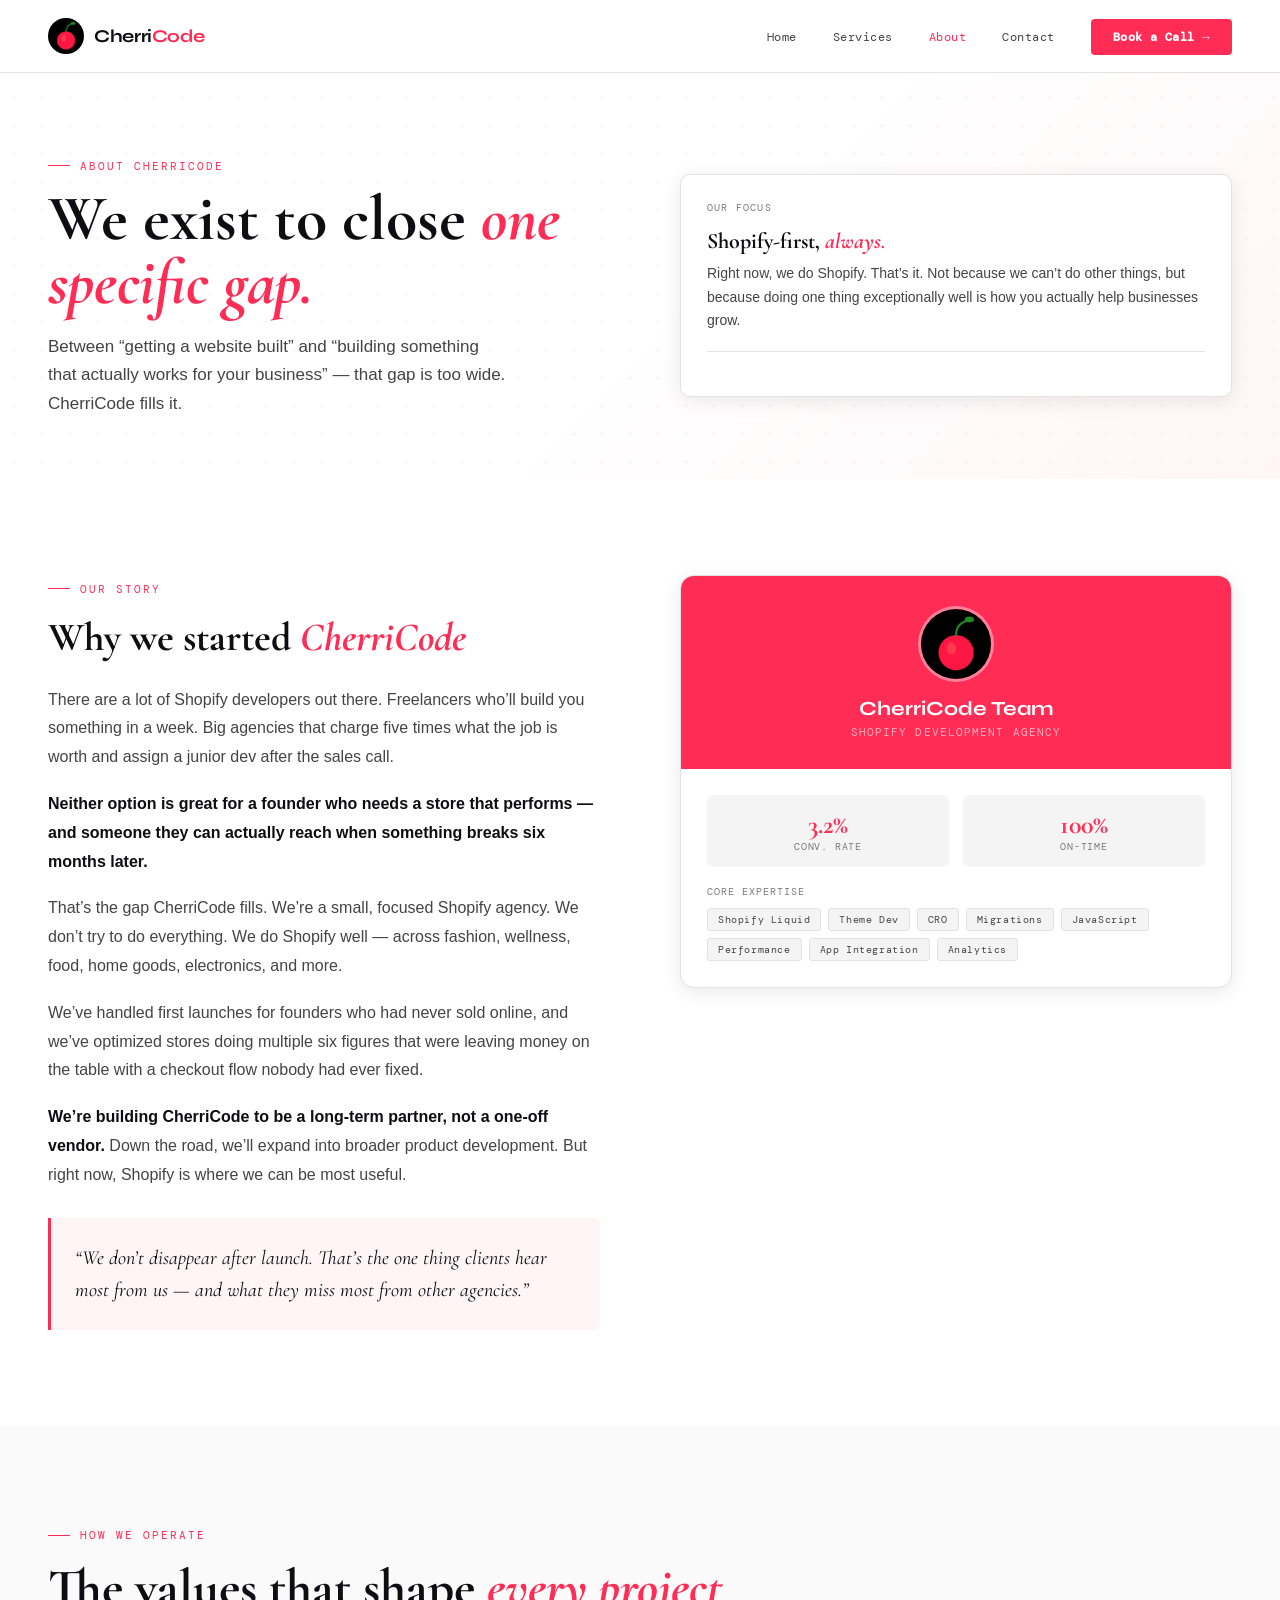
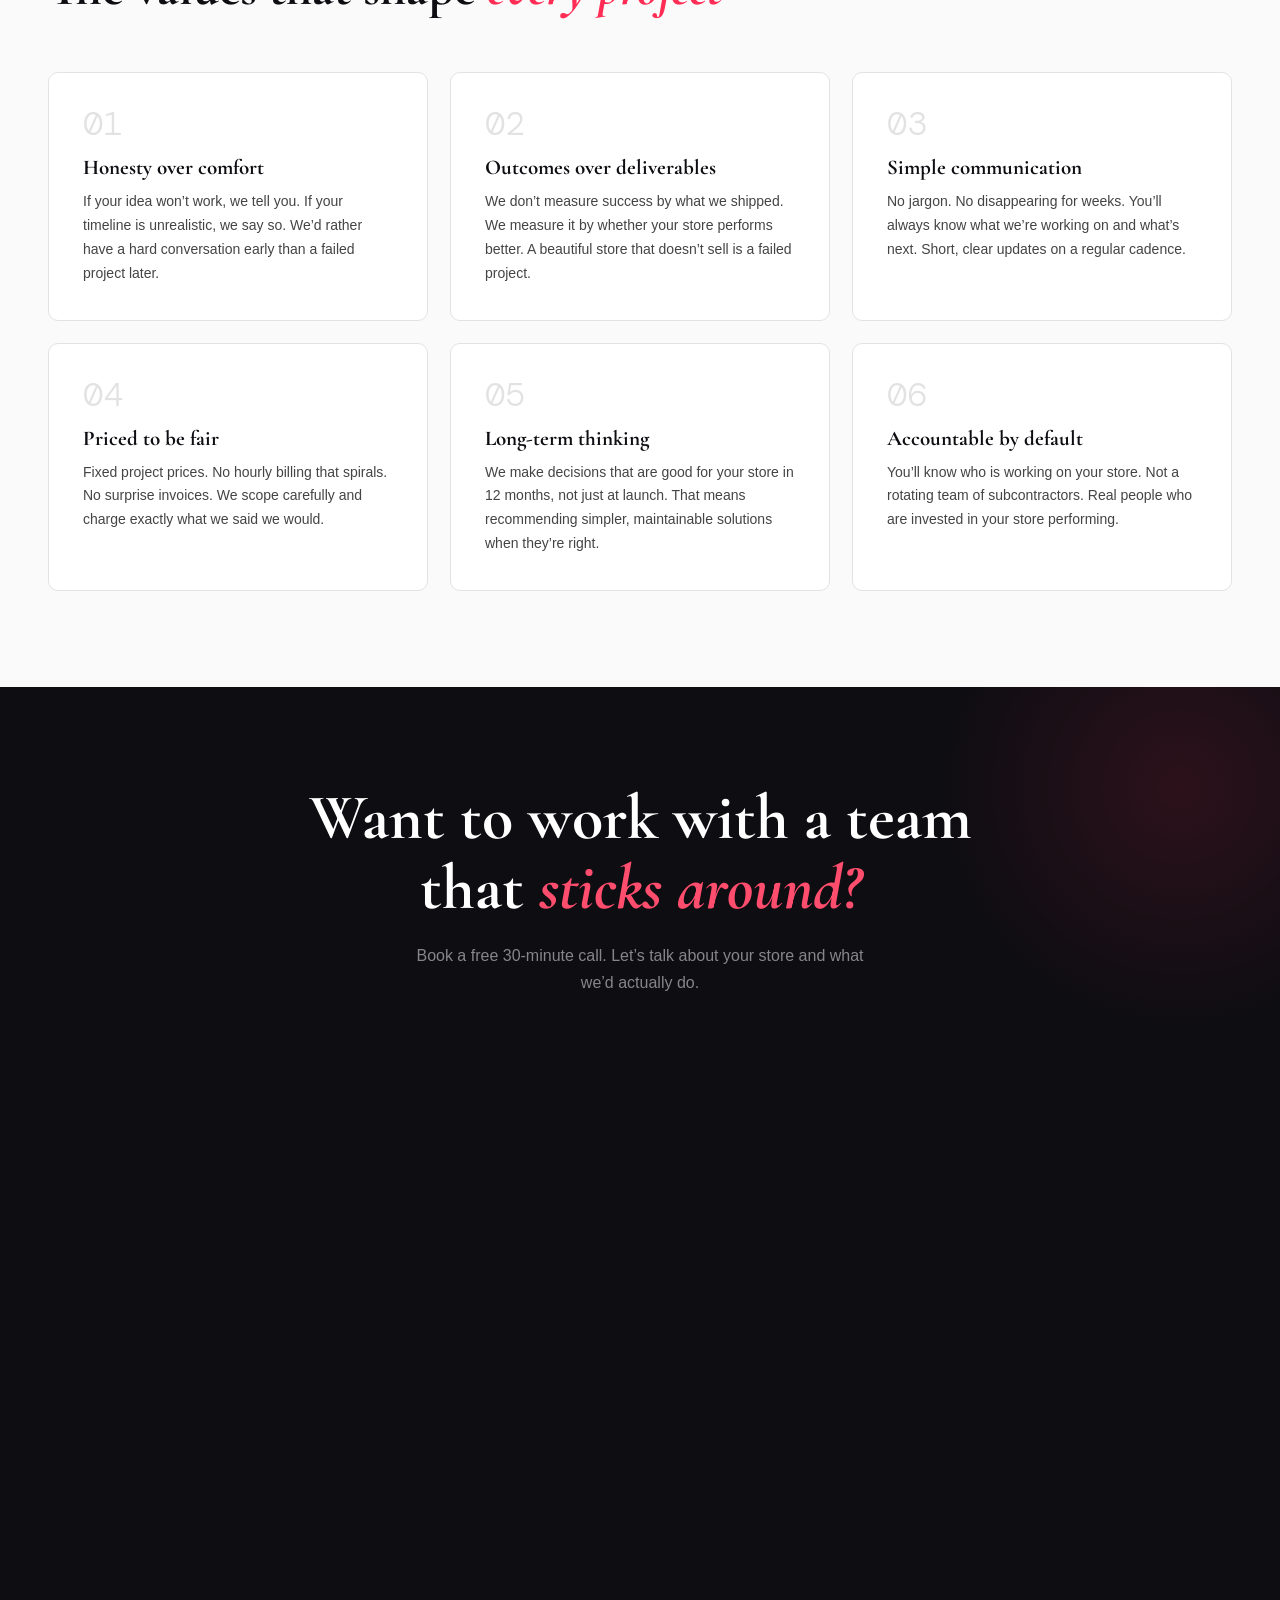
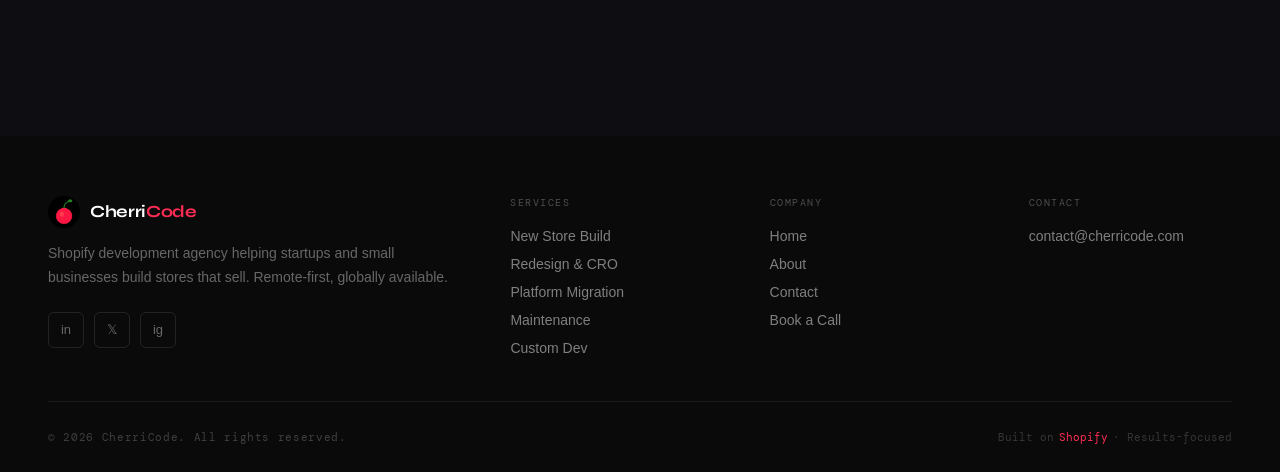
==== commit 2d5a3193: "second commit" ====
--- a/Cherricode_V2/about.html
+++ b/Cherricode_V2/about.html
@@ -43,9 +43,9 @@
         <div style="font-family:var(--serif);font-size:22px;font-weight:700;color:var(--ink);margin-bottom:8px;">Shopify-first, <em style="color:var(--cherry)">always.</em></div>
         <div style="font-size:14px;color:var(--ink-60);line-height:1.7;">Right now, we do Shopify. That&rsquo;s it. Not because we can&rsquo;t do other things, but because doing one thing exceptionally well is how you actually help businesses grow.</div>
         <div style="margin-top:18px;padding-top:18px;border-top:1px solid var(--ink-10);display:flex;gap:22px;">
-          <div><div style="font-family:var(--serif);font-size:28px;font-weight:700;color:var(--cherry);">50+</div><div style="font-family:var(--mono);font-size:9px;color:var(--ink-40);letter-spacing:.1em;text-transform:uppercase;">Projects</div></div>
+          <!-- <div><div style="font-family:var(--serif);font-size:28px;font-weight:700;color:var(--cherry);">50+</div><div style="font-family:var(--mono);font-size:9px;color:var(--ink-40);letter-spacing:.1em;text-transform:uppercase;">Projects</div></div>
           <div><div style="font-family:var(--serif);font-size:28px;font-weight:700;color:var(--cherry);">4+</div><div style="font-family:var(--mono);font-size:9px;color:var(--ink-40);letter-spacing:.1em;text-transform:uppercase;">Years</div></div>
-          <div><div style="font-family:var(--serif);font-size:28px;font-weight:700;color:var(--cherry);">12+</div><div style="font-family:var(--mono);font-size:9px;color:var(--ink-40);letter-spacing:.1em;text-transform:uppercase;">Countries</div></div>
+          <div><div style="font-family:var(--serif);font-size:28px;font-weight:700;color:var(--cherry);">12+</div><div style="font-family:var(--mono);font-size:9px;color:var(--ink-40);letter-spacing:.1em;text-transform:uppercase;">Countries</div></div> -->
         </div>
       </div>
     </div>
@@ -75,7 +75,7 @@
             </div>
             <div class="team-card-body">
               <div class="team-stat-row">
-                <div class="team-stat"><div class="team-stat-num">50+</div><div class="team-stat-label">Stores Built</div></div>
+                <div class="team-stat"><div class="team-stat-num">3.2%</div><div class="team-stat-label">Conv. Rate</div></div>
                 <div class="team-stat"><div class="team-stat-num">100%</div><div class="team-stat-label">On-Time</div></div>
               </div>
               <div style="font-family:var(--mono);font-size:10px;color:var(--ink-40);letter-spacing:.1em;text-transform:uppercase;margin-bottom:10px;">Core Expertise</div>
@@ -130,10 +130,10 @@
         </div>
         <div><div class="footer-col-title">Services</div><ul class="footer-links"><li><a href="service.html">New Store Build</a></li><li><a href="service.html">Redesign &amp; CRO</a></li><li><a href="service.html">Platform Migration</a></li><li><a href="service.html">Maintenance</a></li><li><a href="service.html">Custom Dev</a></li></ul></div>
         <div><div class="footer-col-title">Company</div><ul class="footer-links"><li><a href="index.html">Home</a></li><li><a href="about.html">About</a></li><li><a href="contact.html">Contact</a></li><li><a href="contact.html">Book a Call</a></li></ul></div>
-        <div><div class="footer-col-title">Contact</div><ul class="footer-links"><li><a href="mailto:hello@cherricode.com">hello@cherricode.com</a></li><li><a>@cherricode</a></li></ul></div>
+        <div><div class="footer-col-title">Contact</div><ul class="footer-links"><li><a href="mailto:contact@cherricode.com">contact@cherricode.com</a></li></ul></div>
       </div>
       <div class="footer-bottom">
-        <div class="footer-copy">&copy; 2025 CherriCode. All rights reserved.</div>
+        <div class="footer-copy">&copy; 2026 CherriCode. All rights reserved.</div>
         <div class="footer-built">Built on <span>Shopify</span> &middot; Results-focused</div>
       </div>
     </div>
--- a/Cherricode_V2/style.css
+++ b/Cherricode_V2/style.css
@@ -100,6 +100,11 @@
 .stat-num{font-family:var(--serif);font-size:38px;font-weight:700;color:var(--ink);line-height:1;margin-bottom:4px;}
 .stat-num span{color:var(--cherry);}
 .stat-label{font-family:var(--mono);font-size:10px;color:var(--ink-40);letter-spacing:.1em;text-transform:uppercase;}
+@media screen and (max-width:600px) {
+.badge-live {
+    top: 8px !important;
+}
+}
 
 /* HERO CARD */
 .hero-right{animation:fadeIn 1s ease .4s both;position:relative;}
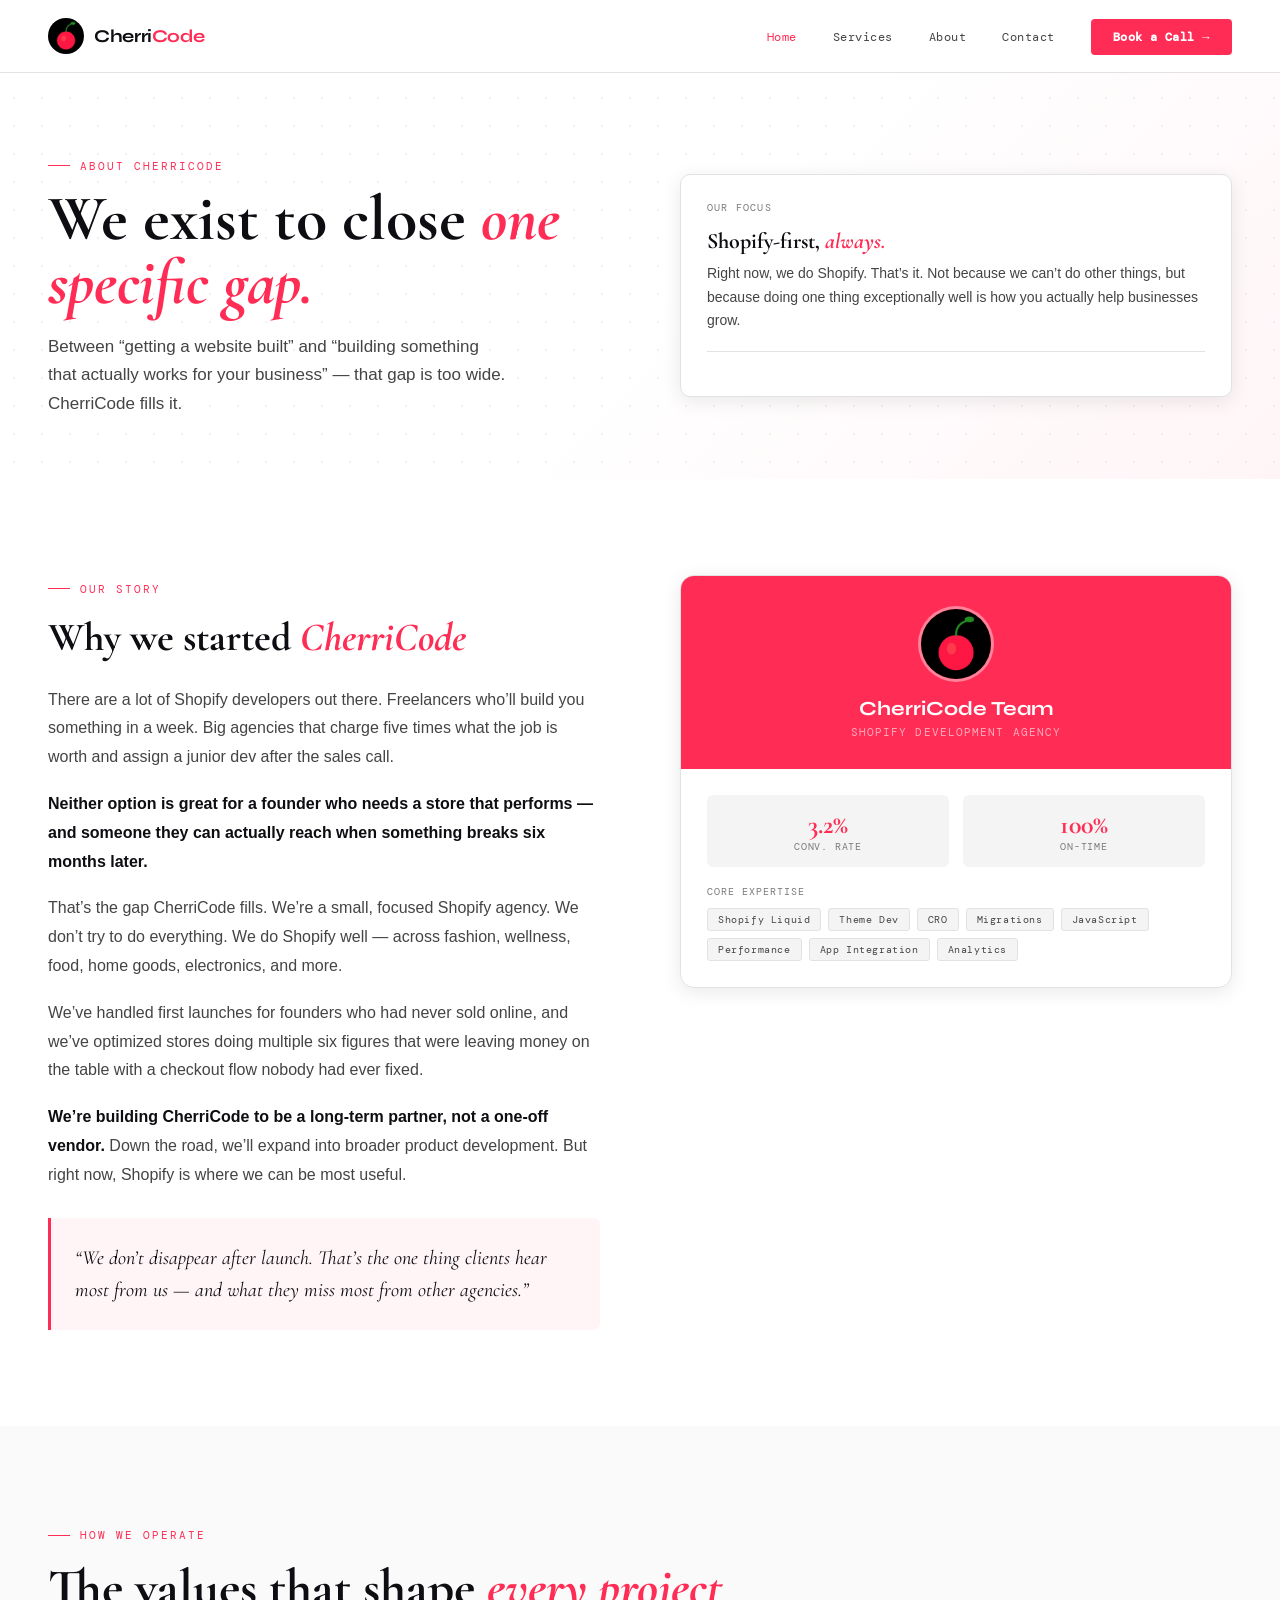
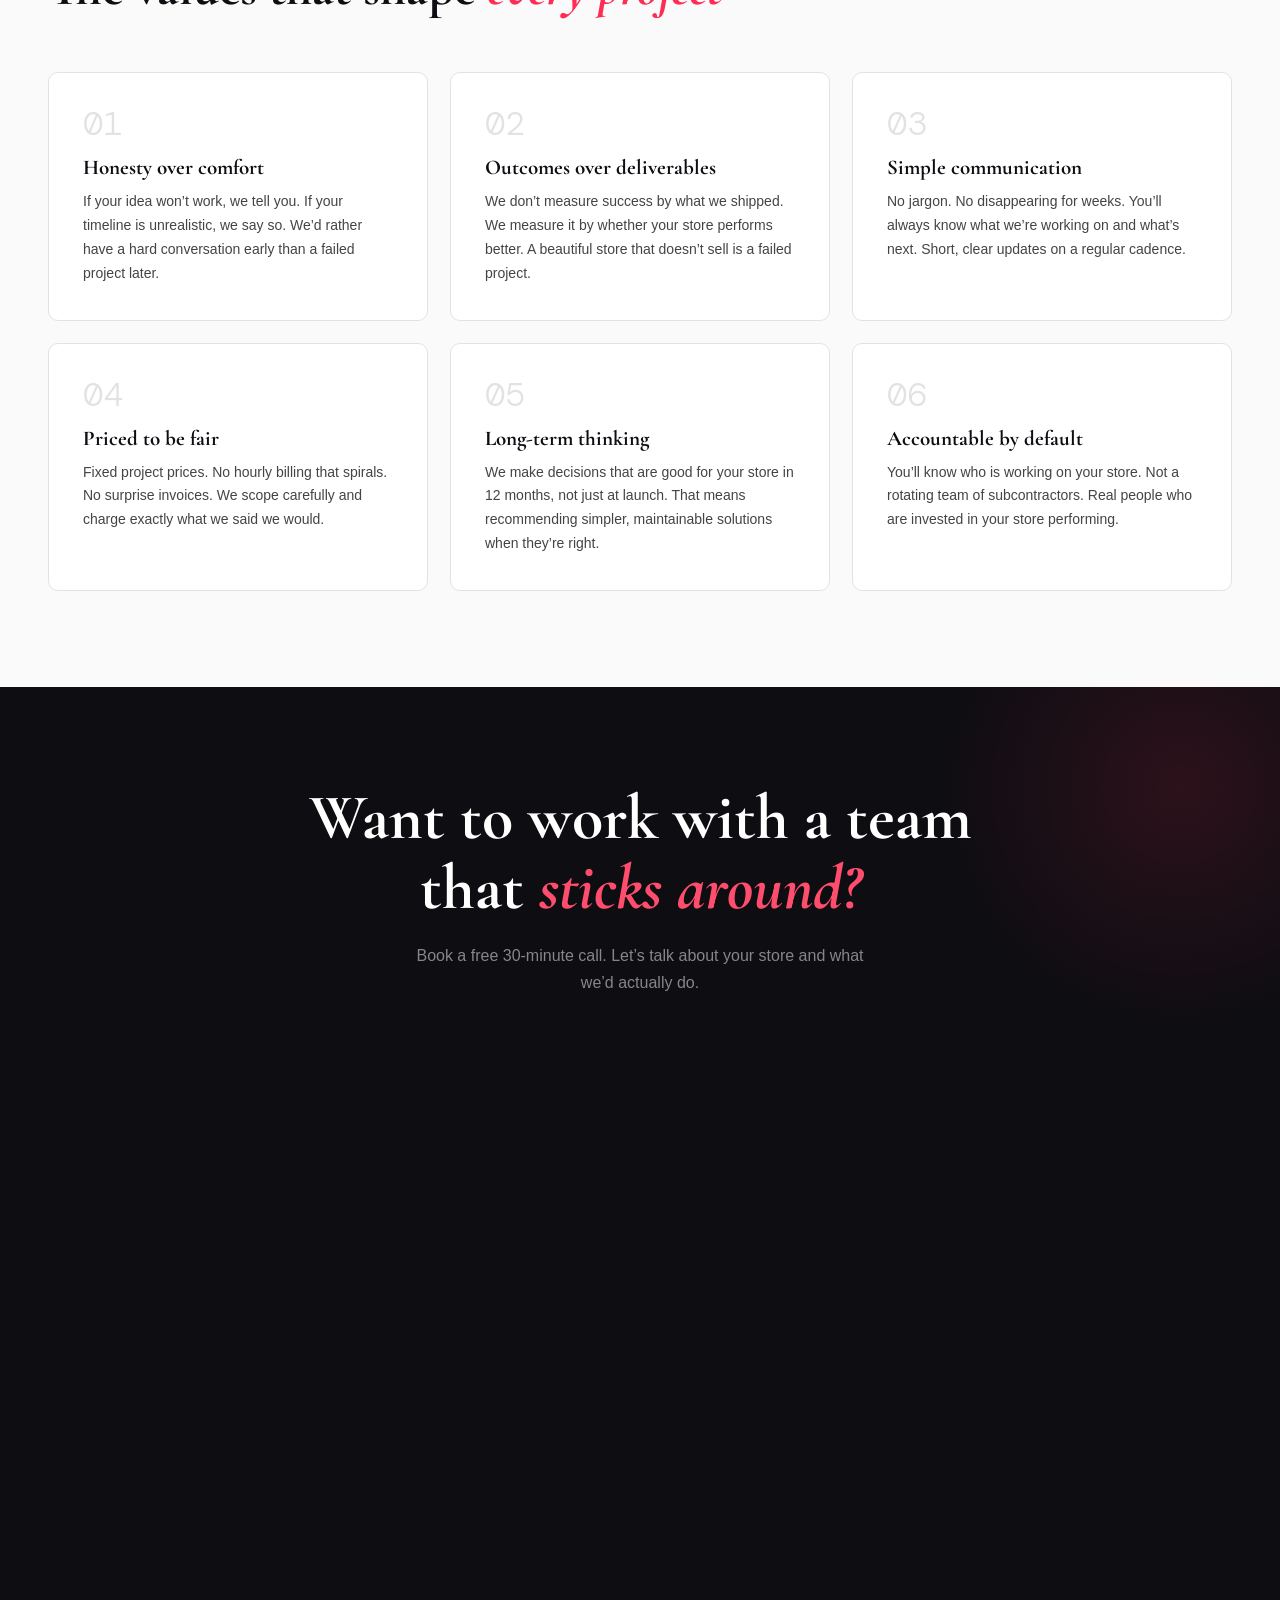
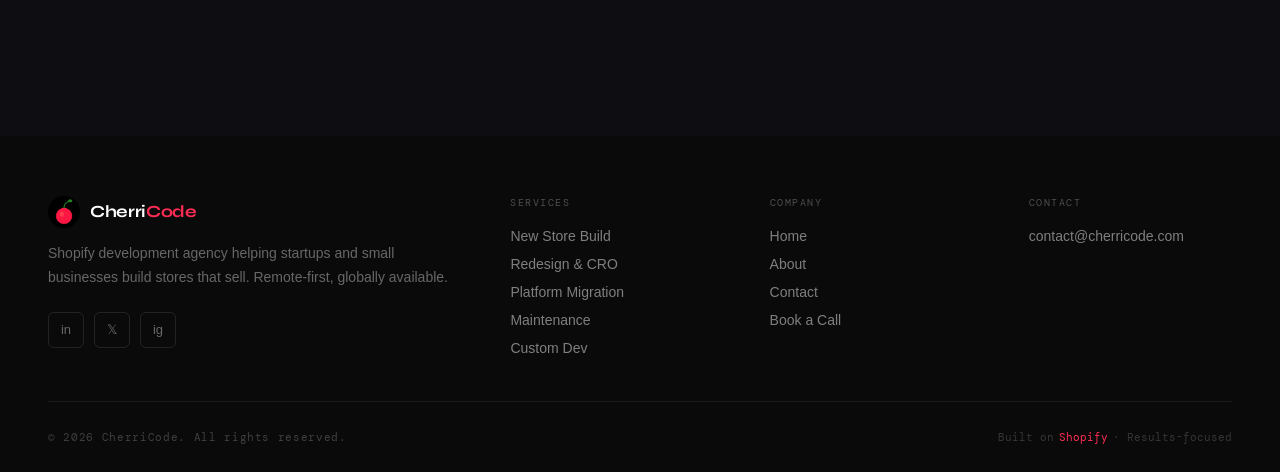
==== commit ffe25735: "menu update" ====
--- a/Cherricode_V2/about.html
+++ b/Cherricode_V2/about.html
@@ -19,13 +19,19 @@
       <img src="[data-uri]" alt="CherriCode logo">
       <span class="logo-wordmark">Cherri<span>Code</span></span>
     </a>
-    <ul class="nav-links">
-      <li><a href="index.html"  id="nav-home">Home</a></li>
-      <li><a href="service.html"  id="nav-services">Services</a></li>
-      <li><a href="about.html"  id="nav-about" class="active">About</a></li>
-      <li><a href="contact.html"  id="nav-contact">Contact</a></li>
-      <li><a href="contact.html"  class="nav-cta">Book a Call &rarr;</a></li>
+    <ul class="nav-links" id="navLinks">
+      <li><a href="index.html" class="active">Home</a></li>
+      <li><a href="service.html">Services</a></li>
+      <li><a href="about.html">About</a></li>
+      <li><a href="contact.html">Contact</a></li>
+      <li><a href="contact.html" class="nav-cta">Book a Call →</a></li>
     </ul>
+
+    <!-- HAMBURGER -->
+    <div class="hamburger" id="hamburger">
+      <span></span>
+      <span></span>
+    </div>
   </div>
 </nav>
 <div class="page" id="page-about">
--- a/Cherricode_V2/style.css
+++ b/Cherricode_V2/style.css
@@ -338,7 +338,7 @@
 
 /* MOBILE */
 @media(max-width:900px){
-  .nav-links{display:none;}
+  /* .nav-links{display:none;} */
   .hero-inner,.page-hero-inner{grid-template-columns:1fr;gap:36px;}
   .hero-right{margin-top:60px;}
   .services-grid{grid-template-columns:1fr;}
@@ -2199,4 +2199,54 @@
 
 .service_page{
   padding-top: 80px;
+}
+@media screen and (max-width:600px) {
+  .calendly-inline-widget{
+    height: 830px !important;
+  }
+}
+
+
+/* -------HAMBURGER Css---------- */
+
+.hamburger {
+  display: none;
+  flex-direction: column;
+  cursor: pointer;
+  gap: 5px;
+}
+
+.hamburger span {
+  width: 25px;
+  height: 3px;
+  background: #111;
+  border-radius: 2px;
+}
+
+/* MOBILE */
+@media (max-width: 768px) {
+  .hamburger {
+    display: flex;
+  }
+
+  .nav-links {
+    position: absolute;
+    top: 73px;
+    right: 0;
+    background: #fff;
+    width: 100%;
+    flex-direction: column;
+    align-items: center;
+    gap: 20px;
+    padding: 20px 0;
+
+    /* hidden by default */
+    transform: translateY(-140%);
+    transition: 0.4s;
+  }
+
+  .nav-links.active {
+    transform: translateY(0);
+    box-shadow: 0 10px 25px rgba(0, 0, 0, 0.08), 0 5px 15px rgba(255, 45, 85, 0.12);
+  }
 }
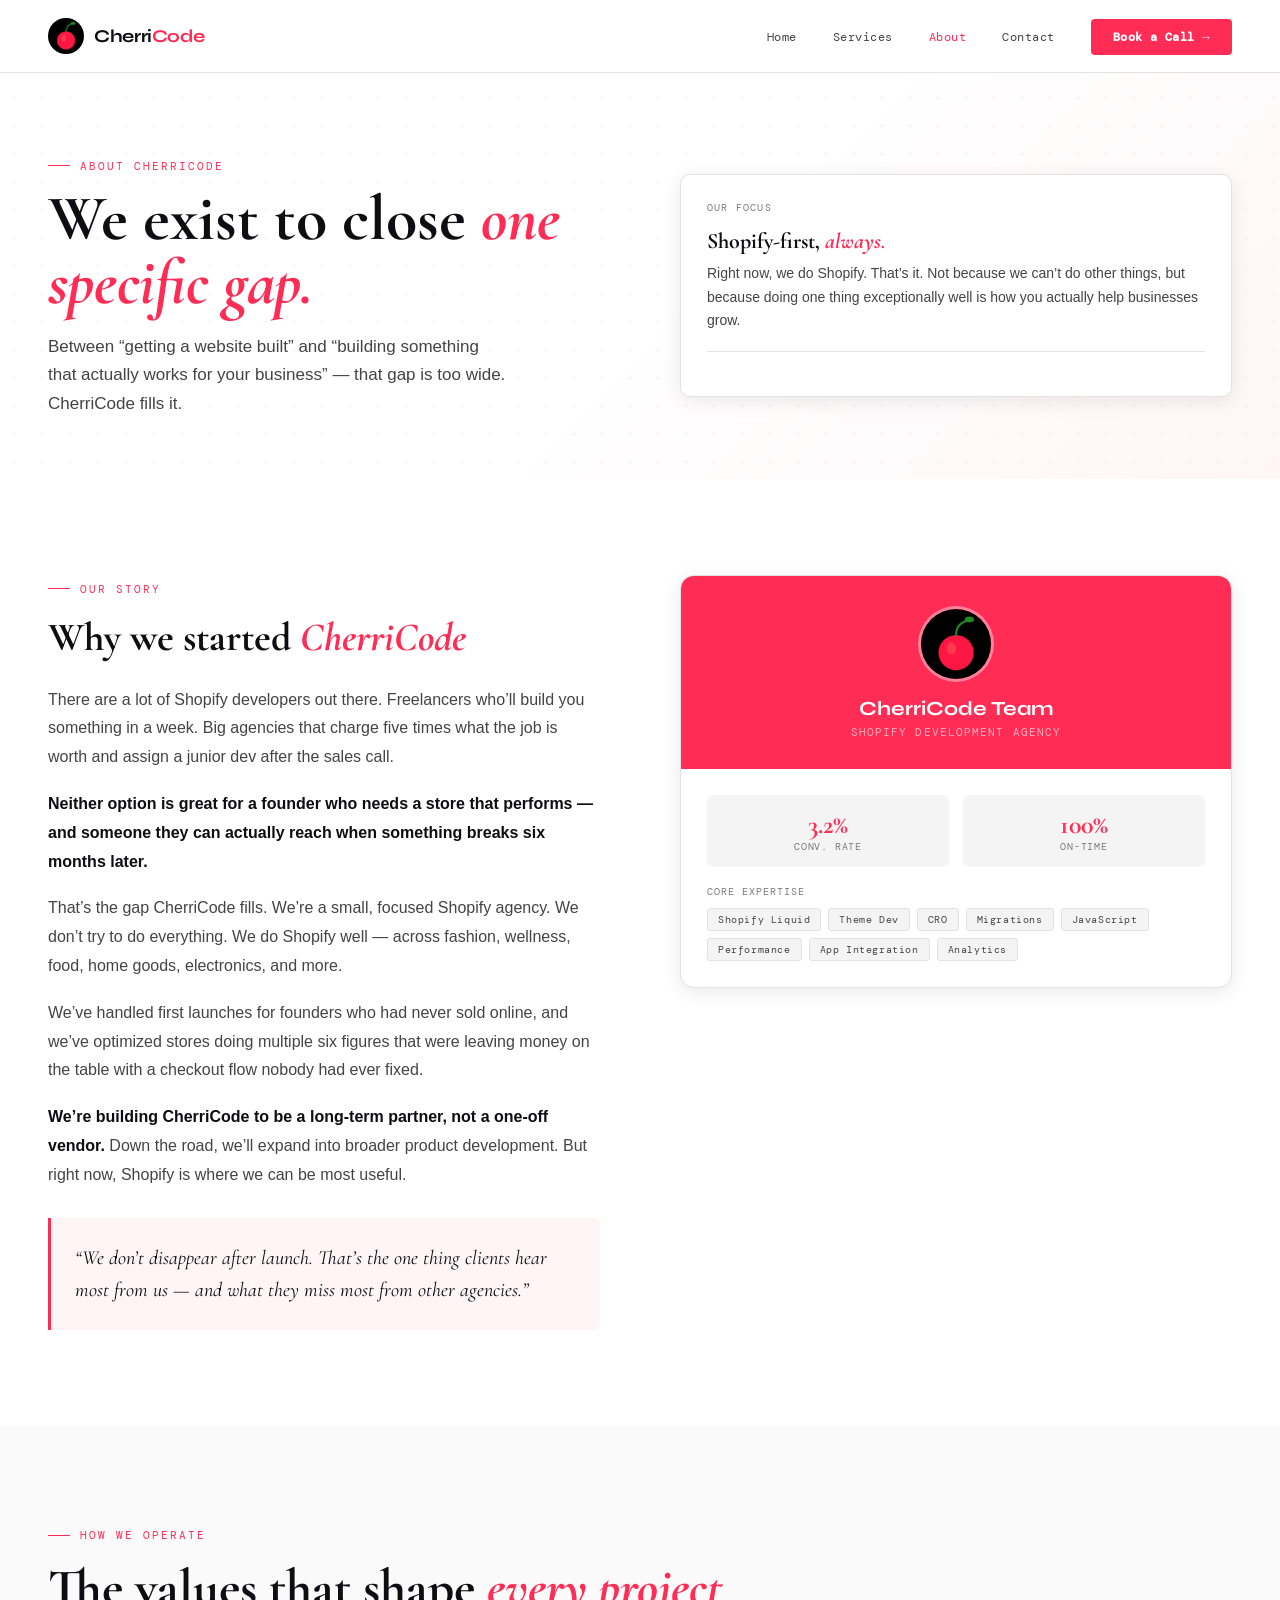
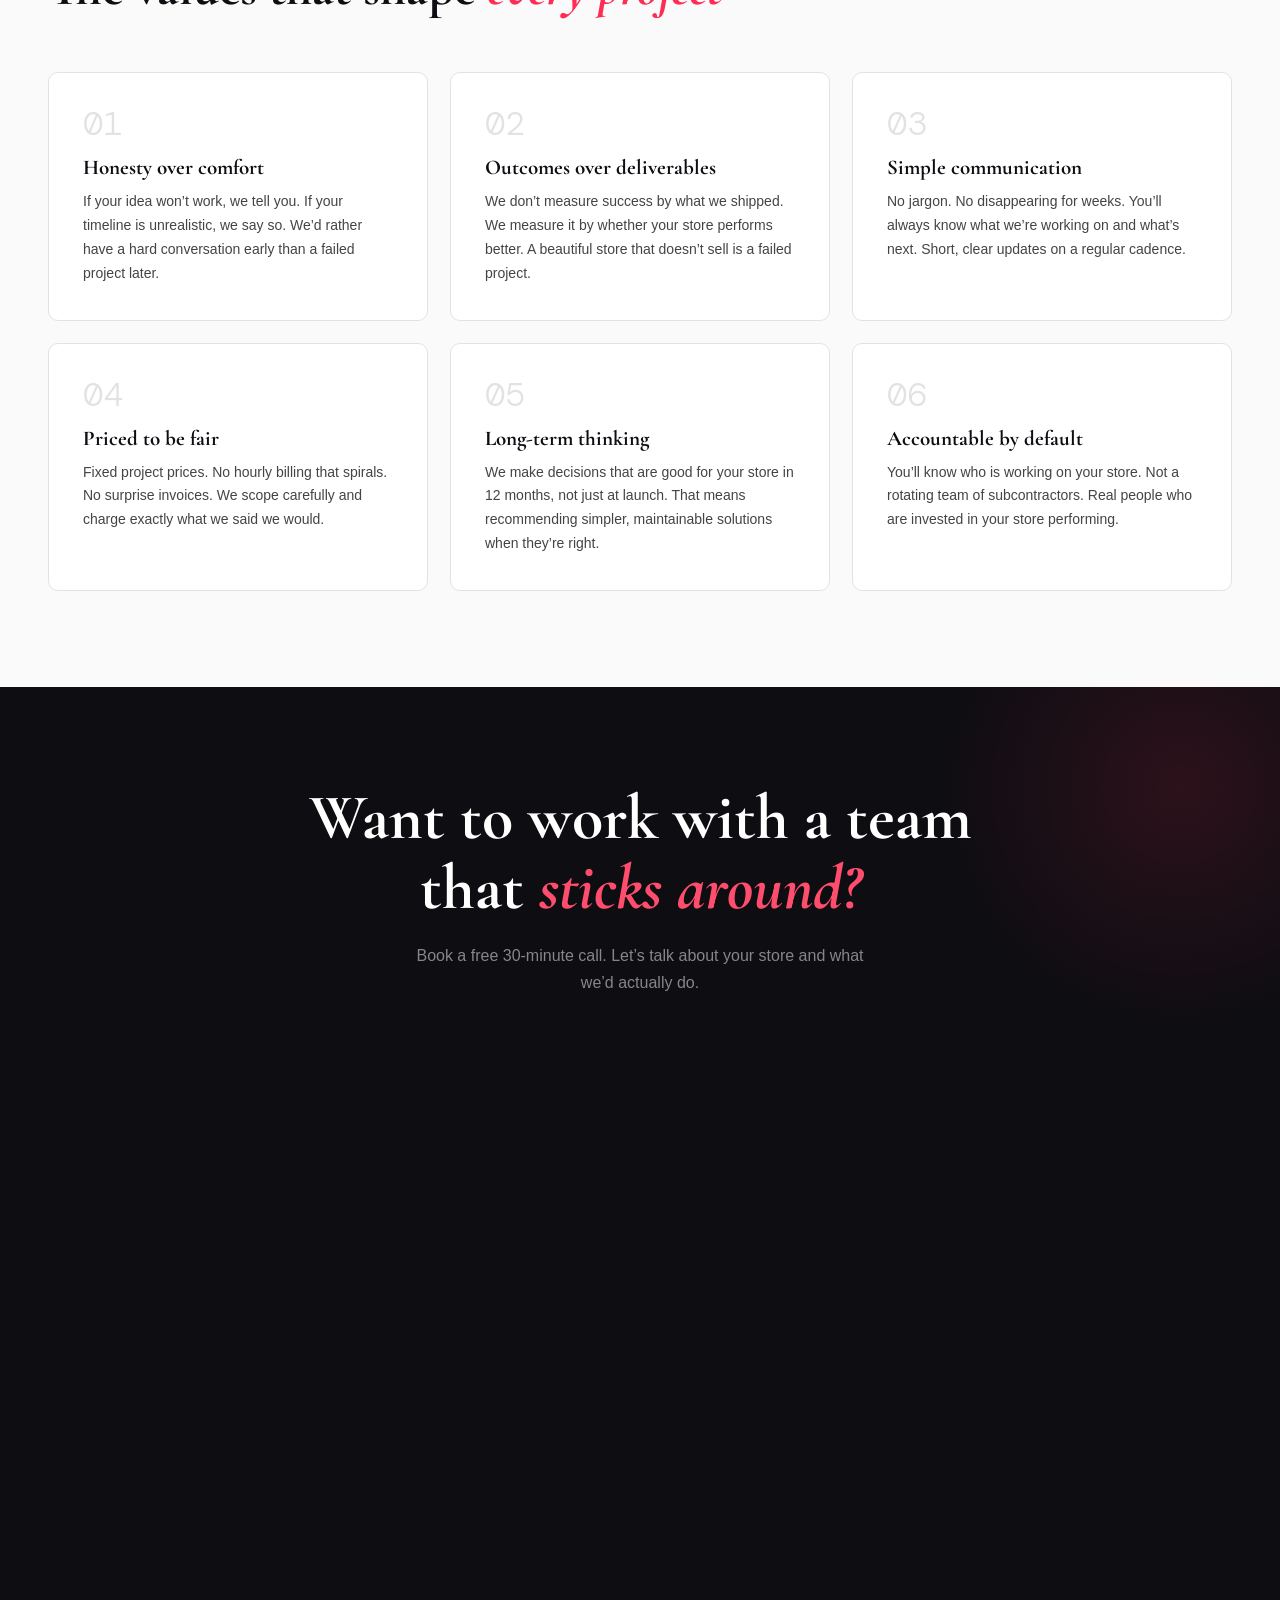
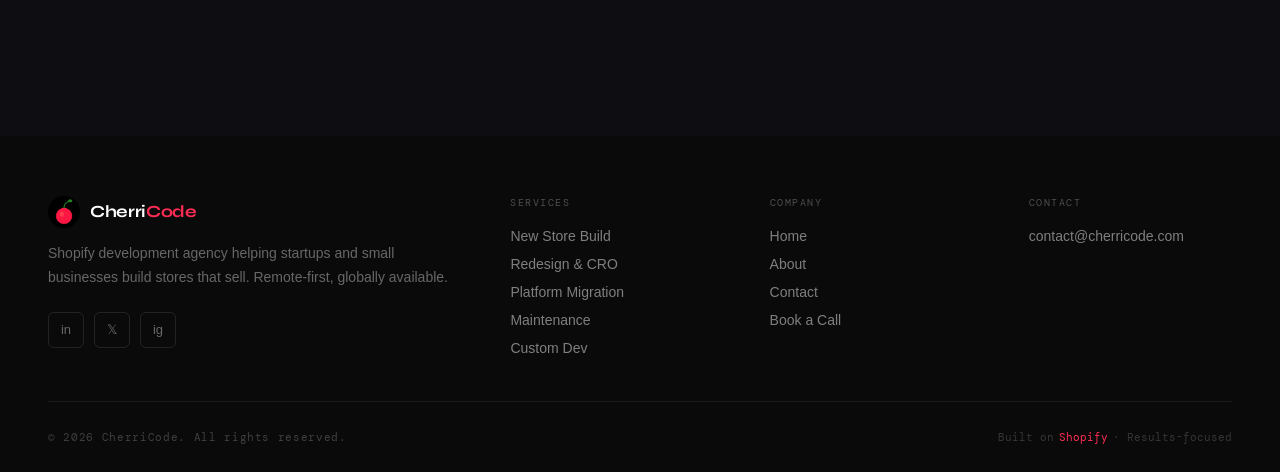
==== commit 2b7172a1: "menu" ====
--- a/Cherricode_V2/about.html
+++ b/Cherricode_V2/about.html
@@ -20,9 +20,9 @@
       <span class="logo-wordmark">Cherri<span>Code</span></span>
     </a>
     <ul class="nav-links" id="navLinks">
-      <li><a href="index.html" class="active">Home</a></li>
+      <li><a href="index.html">Home</a></li>
       <li><a href="service.html">Services</a></li>
-      <li><a href="about.html">About</a></li>
+      <li><a href="about.html" class="active">About</a></li>
       <li><a href="contact.html">Contact</a></li>
       <li><a href="contact.html" class="nav-cta">Book a Call →</a></li>
     </ul>
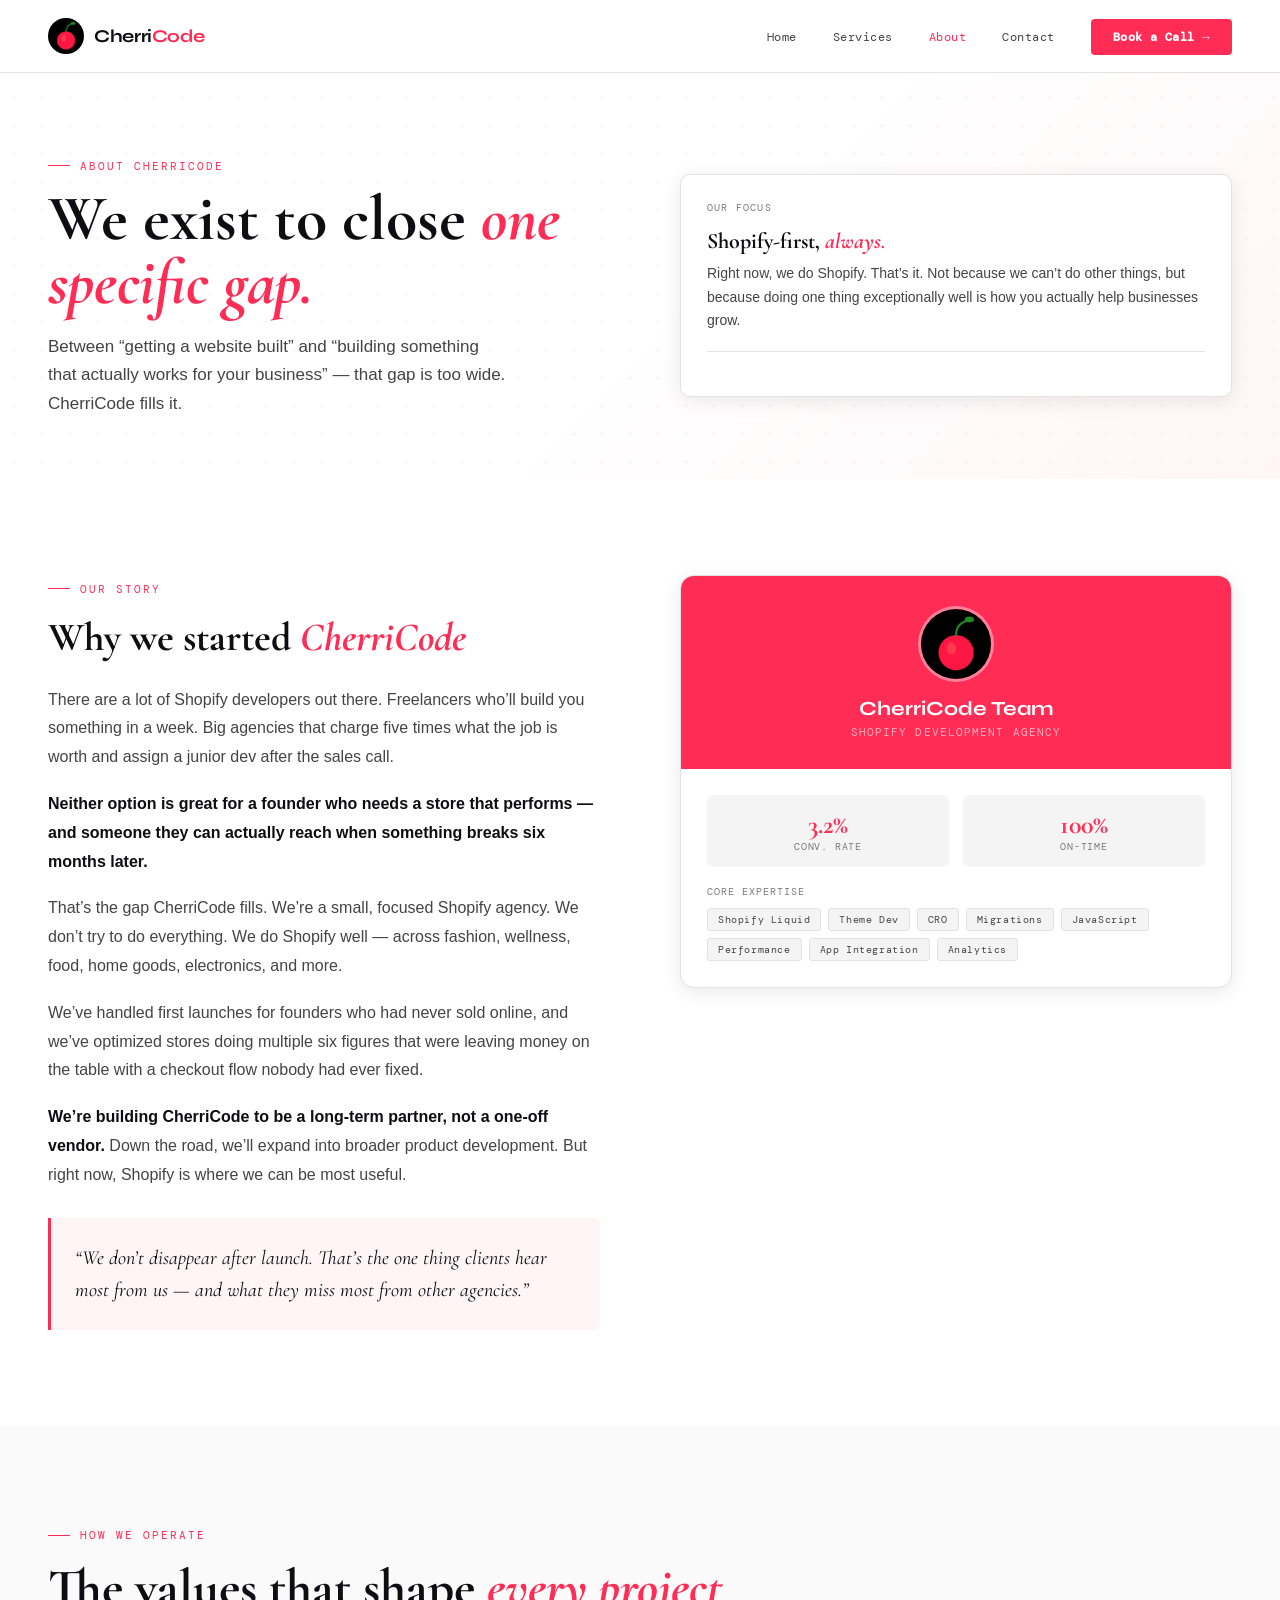
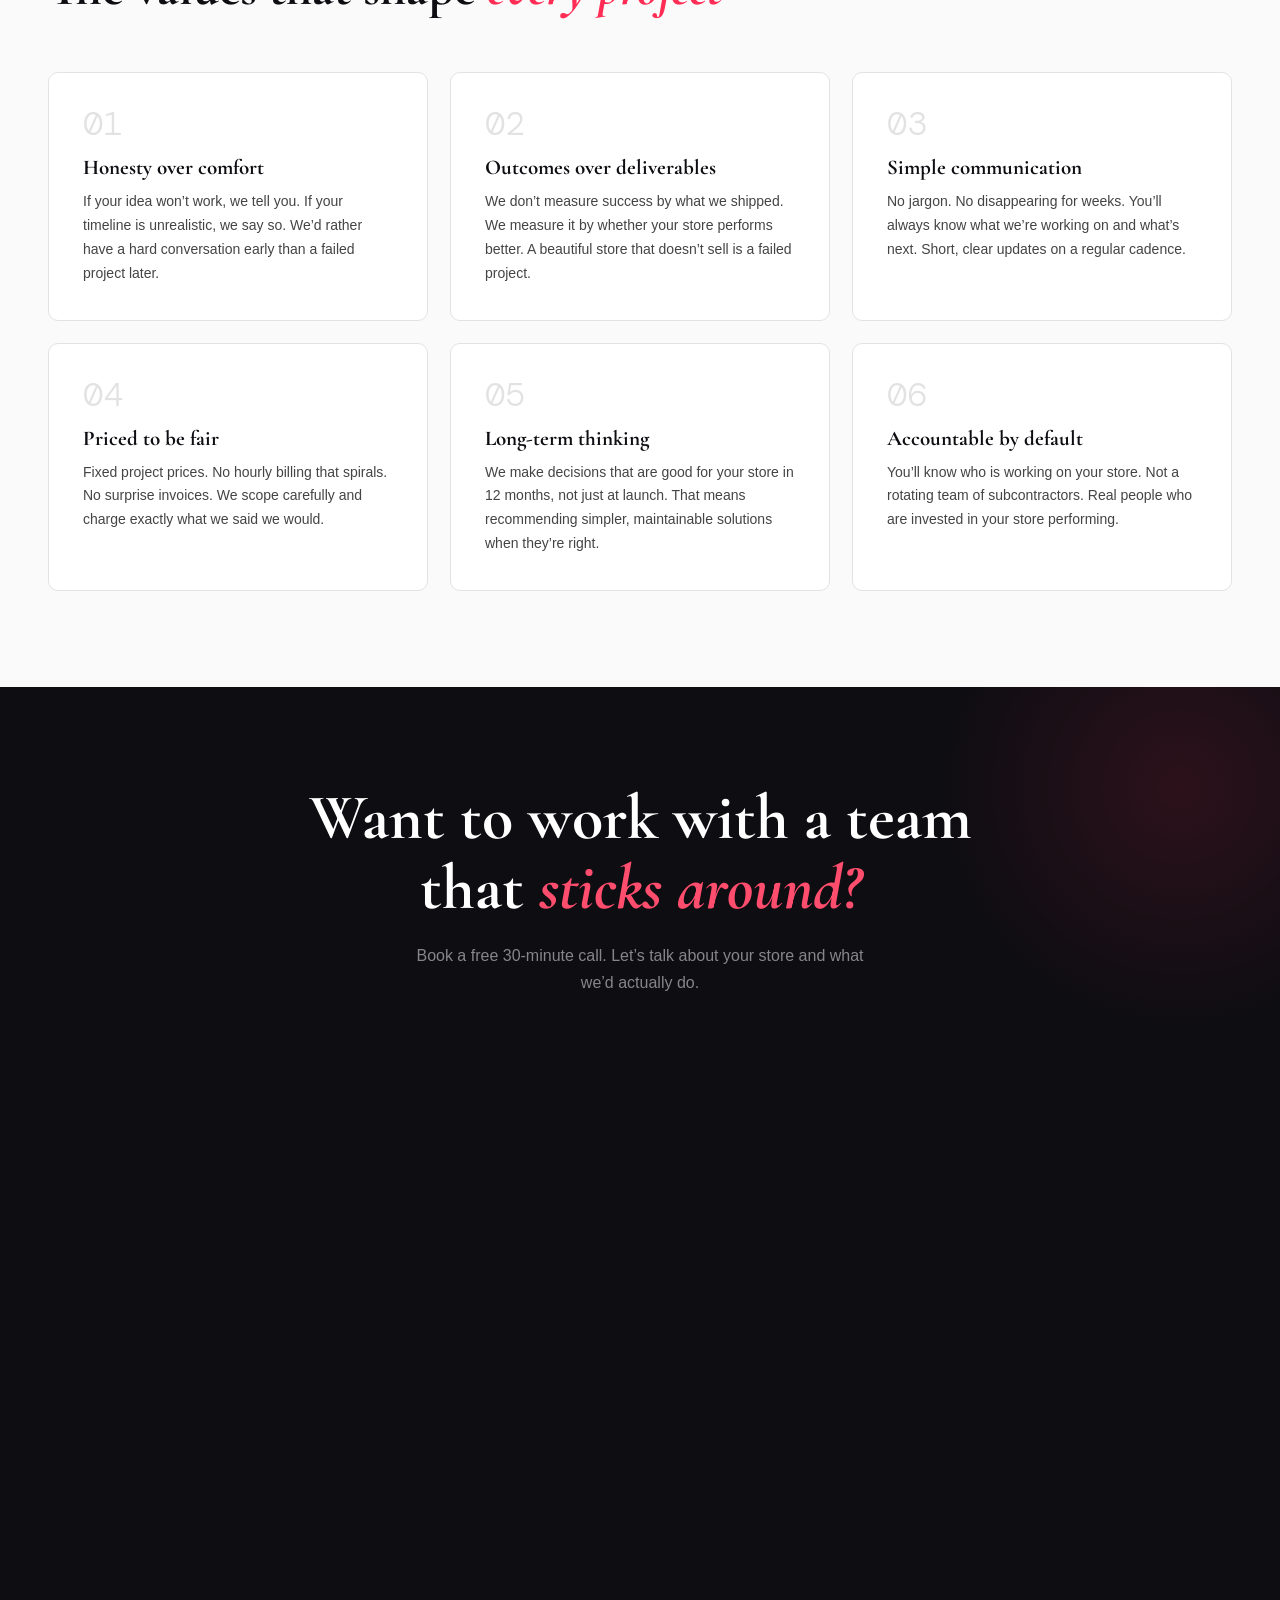
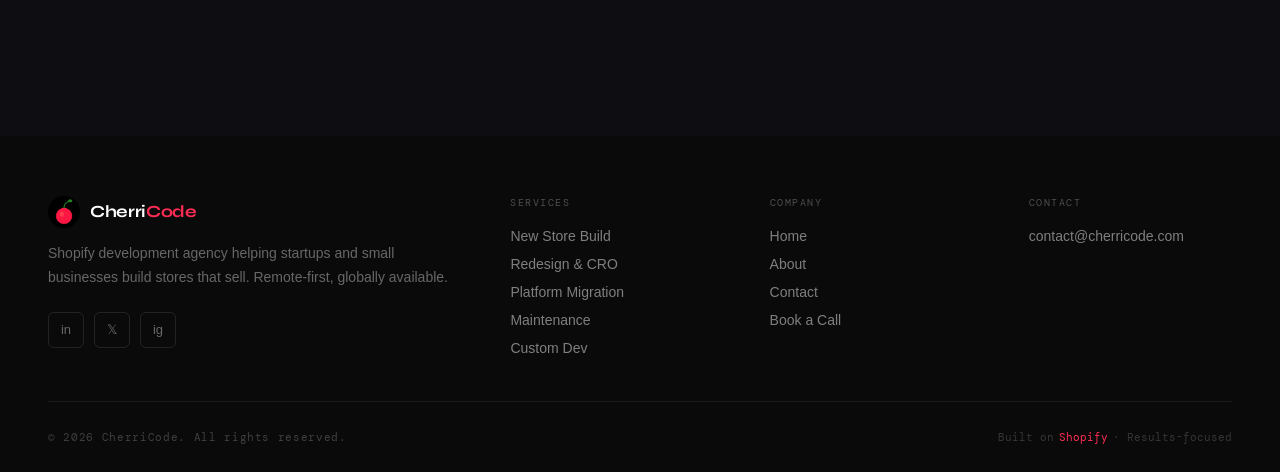
==== commit 99d20dd7: "update" ====
--- a/Cherricode_V2/about.html
+++ b/Cherricode_V2/about.html
@@ -114,7 +114,7 @@
     <h2 class="cta-title">Want to work with a team<br>that <em>sticks around?</em></h2>
     <p class="cta-sub">Book a free 30-minute call. Let&rsquo;s talk about your store and what we&rsquo;d actually do.</p>
     <!-- Calendly inline widget begin -->
-    <div class="calendly-inline-widget" data-url="https://calendly.com/hellocherricode/30min?primary_color=ff2d55" style="min-width:320px;height:700px;"></div>
+    <div class="calendly-inline-widget" data-url="https://calendly.com/hellocherricode/30min?hide_gdpr_banner=1&primary_color=ff2d55" style="min-width:320px;height:700px;"></div>
     <script type="text/javascript" src="https://assets.calendly.com/assets/external/widget.js" async></script>
     <!-- Calendly inline widget end -->
       </div></div></section>
